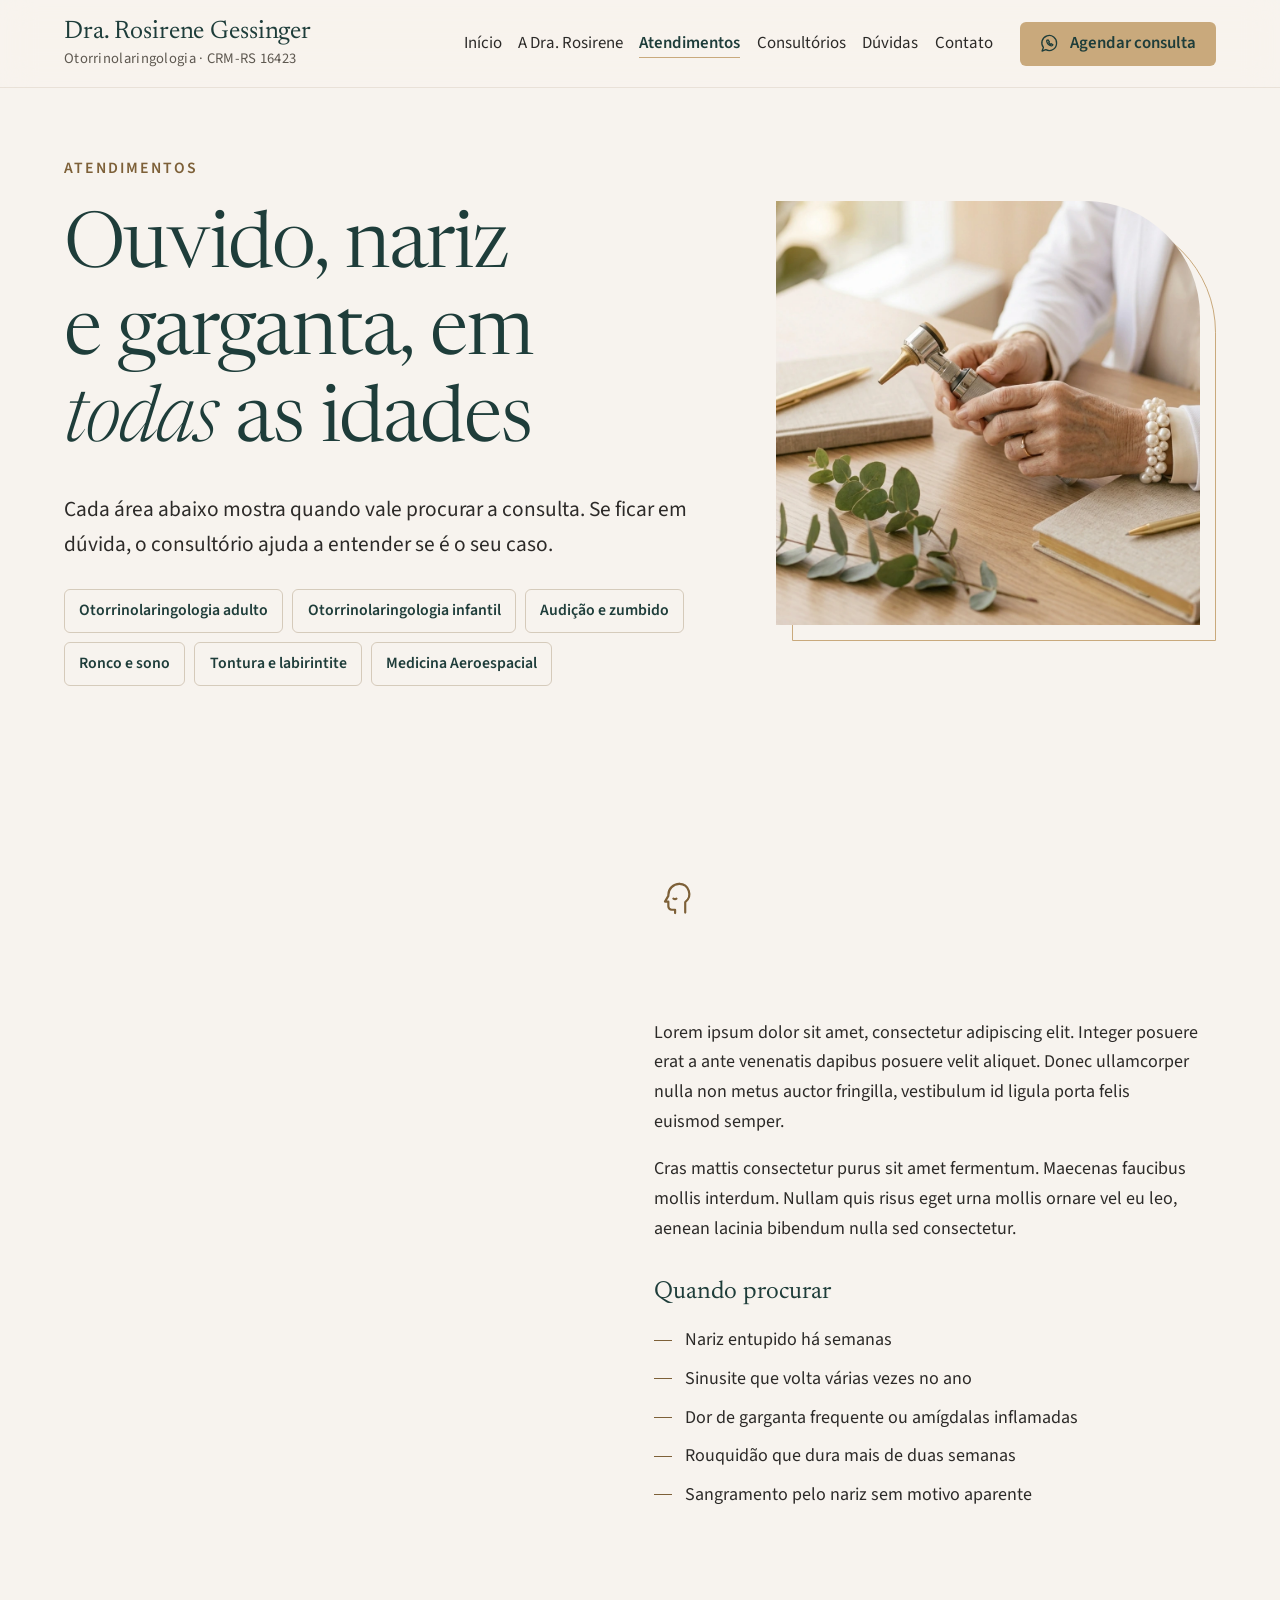
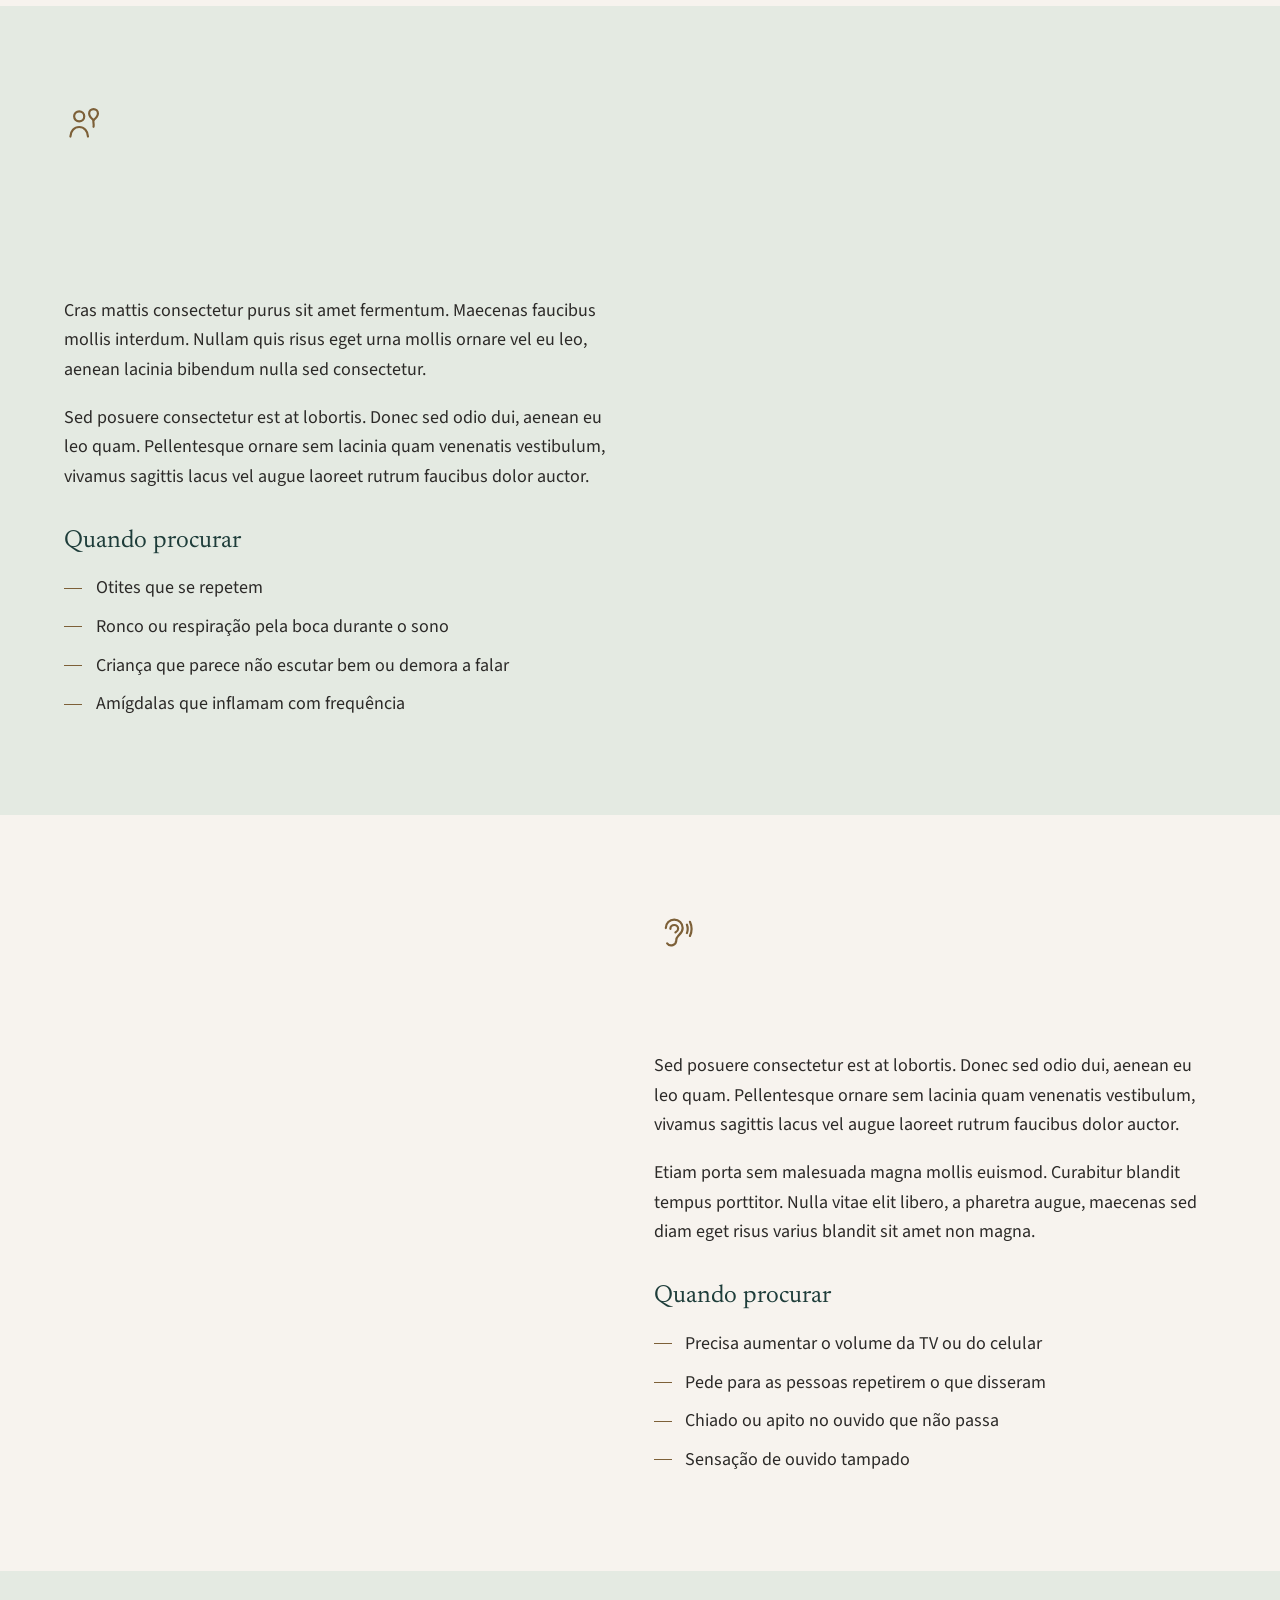
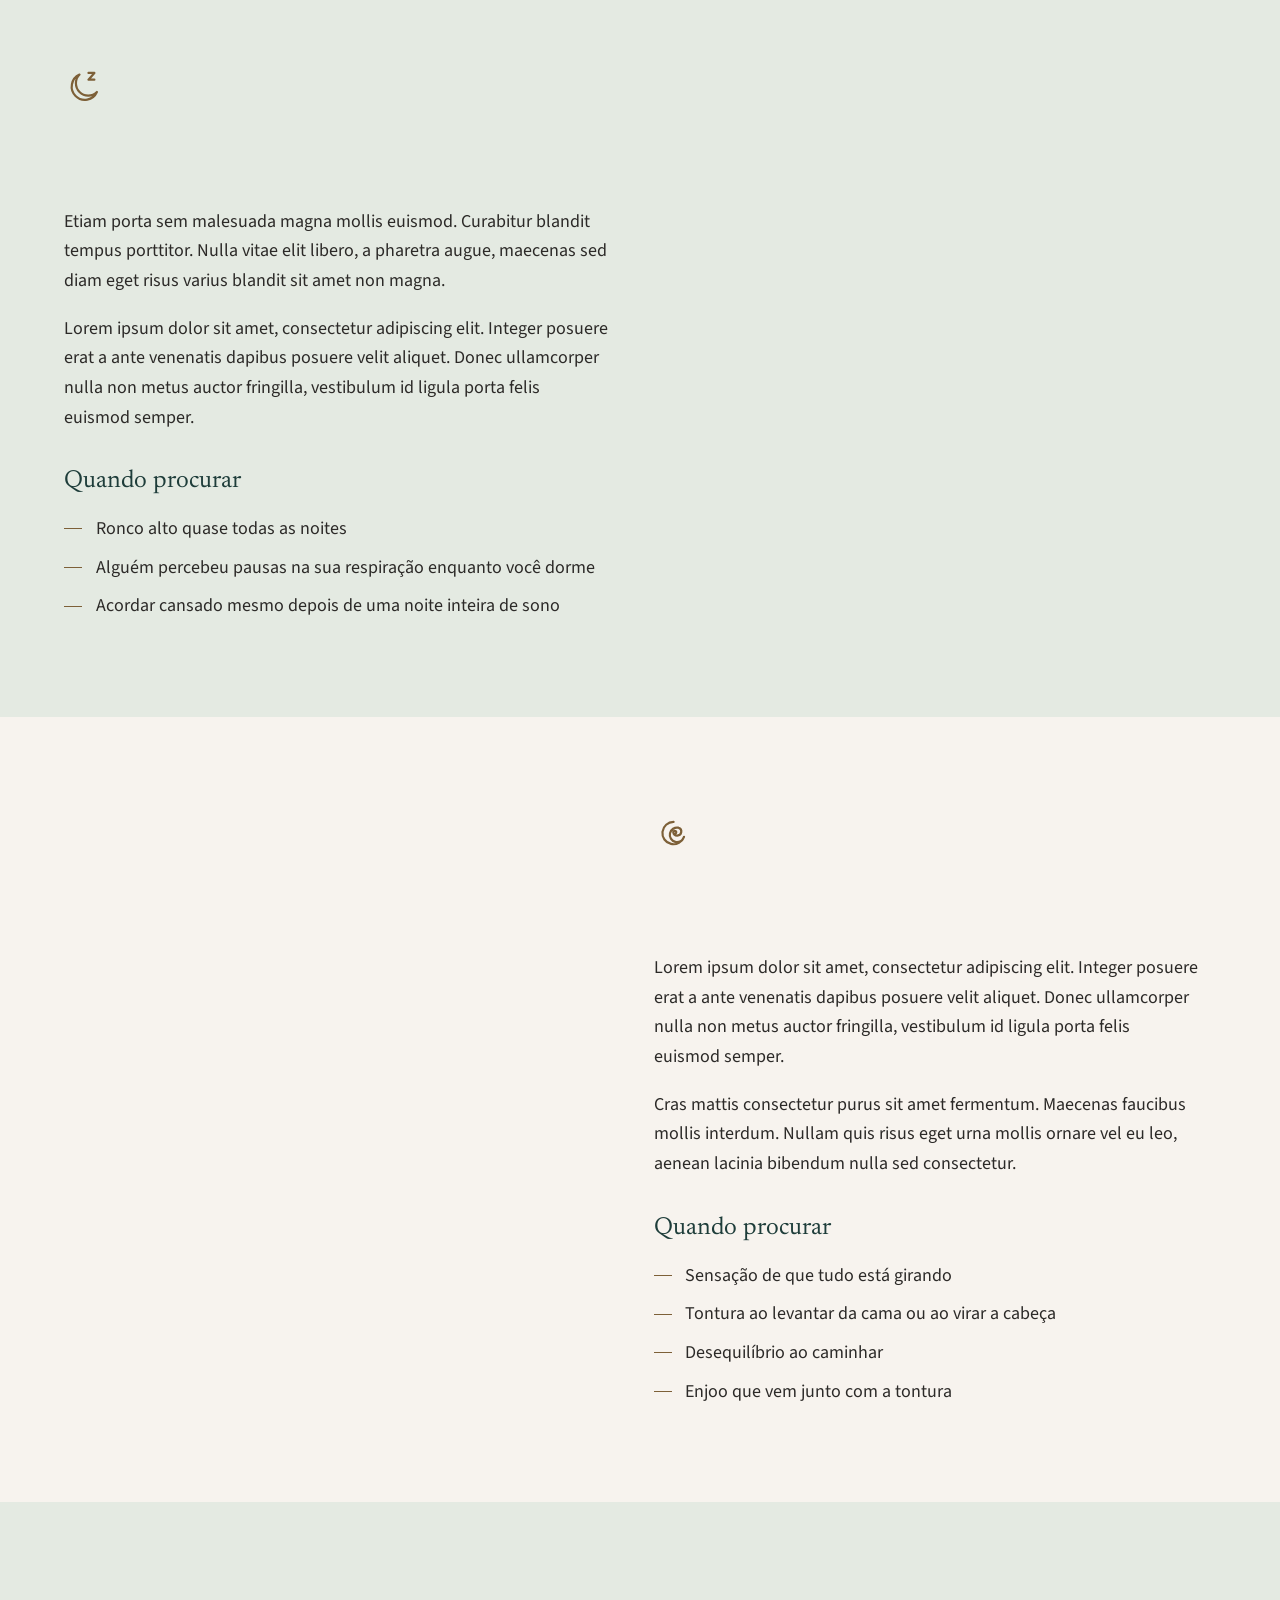
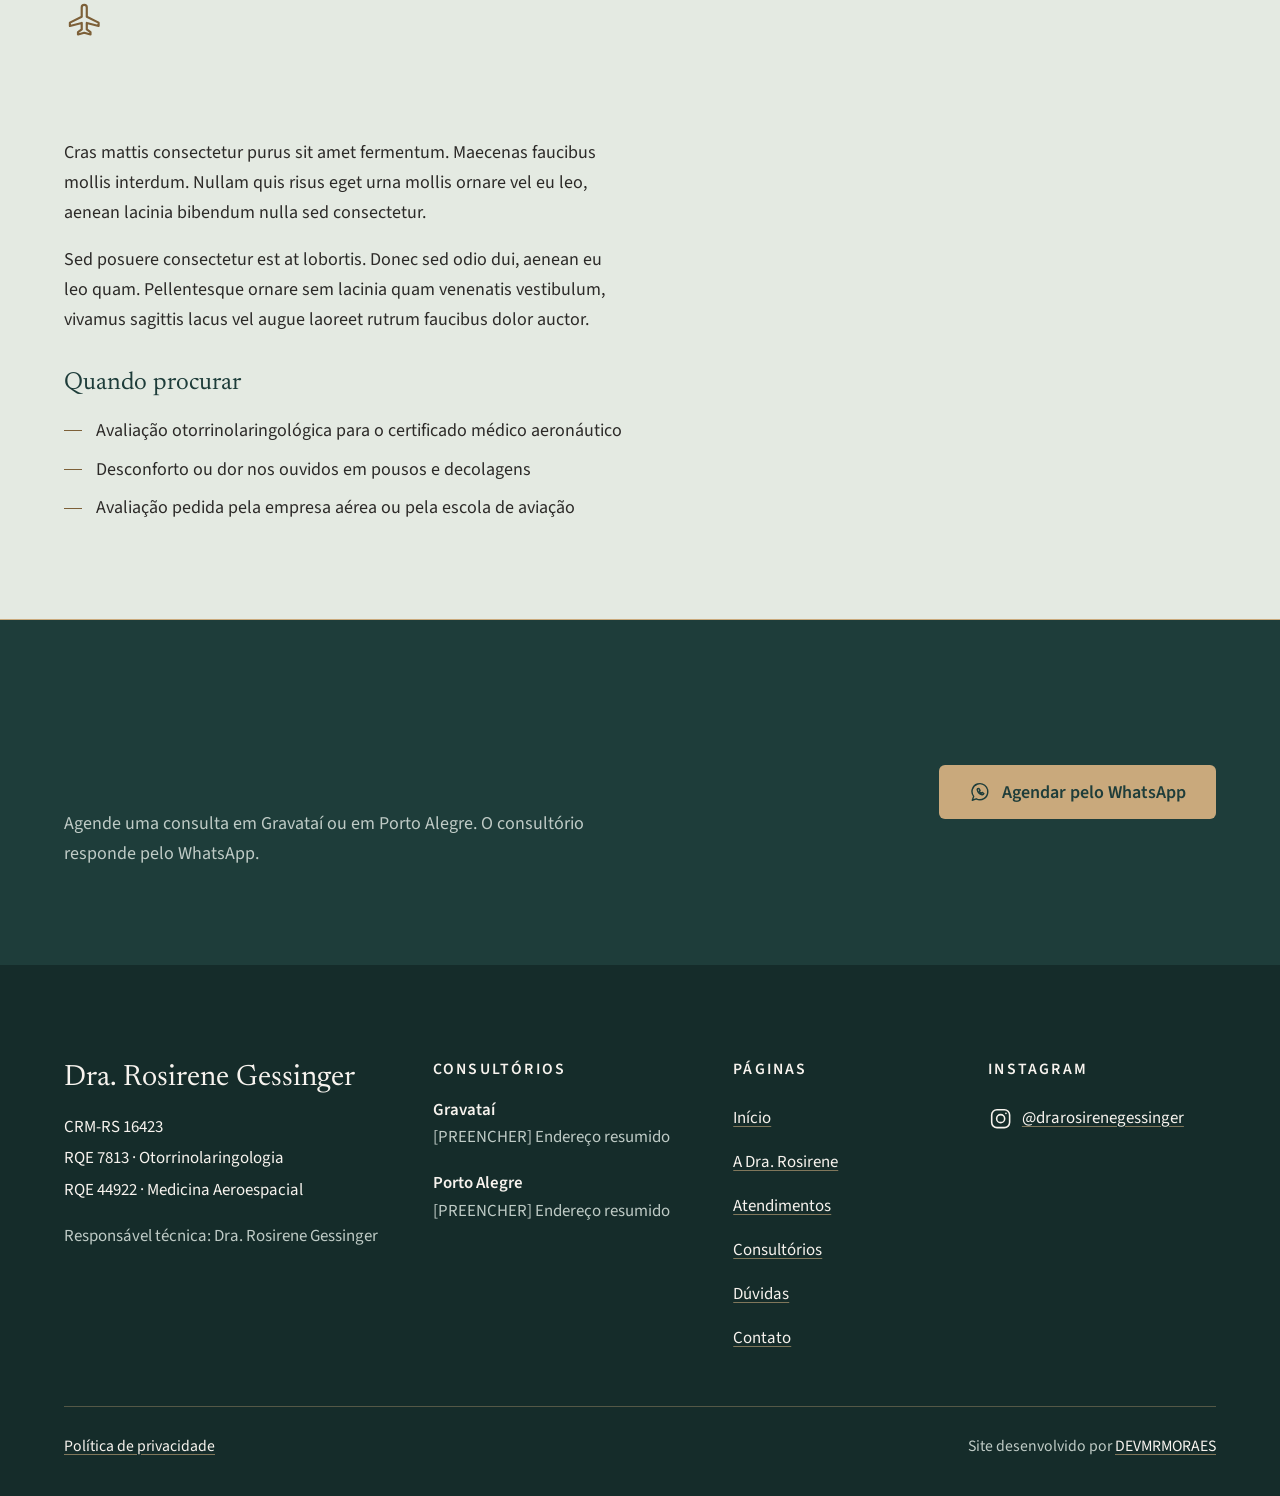
==== atendimentos.html @ b52b4150 "fase 3: sobre, atendimentos e política de privacidade Co-Authored-By: Claude Opus 5.5 <noreply@anthr" ====
<!doctype html>
<html lang="pt-BR">
<head>
  <meta charset="utf-8">
  <meta name="viewport" content="width=device-width, initial-scale=1">
  <title>Atendimentos em otorrino | Dra. Rosirene Gessinger</title>
  <meta name="description" content="Otorrinolaringologia adulto e infantil, audição e zumbido, ronco e sono, tontura e labirintite e Medicina Aeroespacial, em Gravataí e Porto Alegre.">
  <link rel="canonical" href="https://[PREENCHER-DOMINIO]/atendimentos.html">
  <meta name="theme-color" content="#1E3D3A">

  <meta property="og:type" content="website">
  <meta property="og:locale" content="pt_BR">
  <meta property="og:site_name" content="Dra. Rosirene Gessinger">
  <meta property="og:title" content="Atendimentos em otorrino | Dra. Rosirene Gessinger">
  <meta property="og:description" content="Otorrinolaringologia adulto e infantil, audição e zumbido, ronco e sono, tontura e labirintite e Medicina Aeroespacial, em Gravataí e Porto Alegre.">
  <meta property="og:url" content="https://[PREENCHER-DOMINIO]/atendimentos.html">
  <meta property="og:image" content="https://[PREENCHER-DOMINIO]/assets/img/og-image.jpg">
  <meta property="og:image:width" content="1424">
  <meta property="og:image:height" content="752">
  <meta name="twitter:card" content="summary_large_image">

  <link rel="icon" href="assets/img/favicon.svg" type="image/svg+xml">

  <link rel="preconnect" href="https://fonts.googleapis.com">
  <link rel="preconnect" href="https://fonts.gstatic.com" crossorigin>
  <link rel="stylesheet" href="https://fonts.googleapis.com/css2?family=Newsreader:ital,opsz,wght@0,6..72,300..500;1,6..72,300..500&family=Source+Sans+3:wght@400;600&display=swap">

  <link rel="stylesheet" href="assets/css/tokens.css">
  <link rel="stylesheet" href="assets/css/base.css">
  <link rel="stylesheet" href="assets/css/components.css">
  <link rel="stylesheet" href="assets/css/pages.css">

  <script>document.documentElement.classList.add('js');</script>
  <script src="assets/js/main.js" defer></script>
  <script src="assets/js/effects.js" defer></script>
</head>
<body>
  <svg xmlns="http://www.w3.org/2000/svg" hidden>
    <symbol id="i-whatsapp" viewBox="0 0 24 24"><path d="M20 11.6a8.4 8.4 0 0 1-12.3 7.4L3.5 20.5l1.5-4.1A8.4 8.4 0 1 1 20 11.6Z"/><path d="M9.3 8.1c-.4.3-.6.9-.5 1.4.5 2.4 2.7 4.6 5.1 5.1.5.1 1.1-.1 1.4-.5l.5-.6-1.8-1.3-.9.7a3.8 3.8 0 0 1-2-2l.7-.9L10.5 8Z"/></symbol>
    <symbol id="i-arrow" viewBox="0 0 24 24"><path d="M4.5 12h15M13.5 6l6 6-6 6"/></symbol>
    <symbol id="i-arrow-up" viewBox="0 0 24 24"><path d="M12 19.5v-15M6 10.5l6-6 6 6"/></symbol>
    <symbol id="i-menu" viewBox="0 0 24 24"><path d="M3.5 8.5h17M3.5 15.5h17"/></symbol>
    <symbol id="i-close" viewBox="0 0 24 24"><path d="M6 6l12 12M18 6 6 18"/></symbol>
    <symbol id="i-plus" viewBox="0 0 24 24"><path d="M12 5v14M5 12h14"/></symbol>
    <symbol id="i-pin" viewBox="0 0 24 24"><path d="M12 21s-6.5-5.8-6.5-11A6.5 6.5 0 0 1 18.5 10c0 5.2-6.5 11-6.5 11Z"/><circle cx="12" cy="10" r="2.3"/></symbol>
    <symbol id="i-clock" viewBox="0 0 24 24"><circle cx="12" cy="12" r="8.5"/><path d="M12 7.5V12l3 2"/></symbol>
    <symbol id="i-phone" viewBox="0 0 24 24"><path d="M6 3.8h3l1.5 4-2 1.4a11 11 0 0 0 6.3 6.3l1.4-2 4 1.5v3a2 2 0 0 1-2.2 2A16.5 16.5 0 0 1 4 6a2 2 0 0 1 2-2.2Z"/></symbol>
    <symbol id="i-mail" viewBox="0 0 24 24"><rect x="3.5" y="5.5" width="17" height="13" rx="2"/><path d="m4 7 8 6 8-6"/></symbol>
    <symbol id="i-instagram" viewBox="0 0 24 24"><rect x="3.5" y="3.5" width="17" height="17" rx="5"/><circle cx="12" cy="12" r="3.8"/><path d="M17 7h.01"/></symbol>
    <symbol id="i-id" viewBox="0 0 24 24"><rect x="3" y="5.5" width="18" height="13" rx="2"/><circle cx="9" cy="11" r="2"/><path d="M6.2 15.5c.6-1.2 1.6-1.8 2.8-1.8s2.2.6 2.8 1.8M14.5 10h3.5M14.5 13h3.5"/></symbol>
    <symbol id="i-seal" viewBox="0 0 24 24"><circle cx="12" cy="9" r="5.5"/><circle cx="12" cy="9" r="2.5"/><path d="m8.5 13.3-1.3 7.2 4.8-2.4 4.8 2.4-1.3-7.2"/></symbol>
    <symbol id="i-plane" viewBox="0 0 24 24"><path d="M10.5 10.5V5a1.5 1.5 0 0 1 3 0v5.5l7 3.5v2l-7-1.8v3.8l2.2 1.6V21L12 20l-3.7 1v-1.4l2.2-1.6v-3.8l-7 1.8v-2Z"/></symbol>
    <symbol id="i-adult" viewBox="0 0 24 24"><path d="M15 3.5a6.5 6.5 0 0 0-6.5 6.5v.6L6.5 14h2v2.8a2 2 0 0 0 2 2h2v2"/><path d="M15 3.5a6 6 0 0 1 3.5 10.8v6.2"/><path d="M11.5 12.2c.6.4 1.3.4 1.8 0"/></symbol>
    <symbol id="i-child" viewBox="0 0 24 24"><circle cx="9" cy="8.5" r="3"/><path d="M3.8 20.5c0-3.2 2.3-5.7 5.2-5.7s5.2 2.5 5.2 5.7"/><path d="M17.5 4.2a2.6 2.6 0 0 1 2.6 2.6c0 1.9-2.6 3.9-2.6 3.9s-2.6-2-2.6-3.9a2.6 2.6 0 0 1 2.6-2.6Z"/><path d="M17.5 10.7c-.4 1.4.4 2.6 0 4"/></symbol>
    <symbol id="i-ear" viewBox="0 0 24 24"><path d="M7 9.5a5 5 0 0 1 10 0c0 2.6-1.7 3.7-2.7 4.7-.8.8-1.1 1.6-1.1 2.6a3 3 0 0 1-5.4 1.8"/><path d="M9.7 10a2.3 2.3 0 0 1 4.6 0c0 1.1-.9 1.6-1.6 2.1"/><path d="M19.5 7.5a7 7 0 0 1 0 5M21.3 5.8a10 10 0 0 1 0 8.4"/></symbol>
    <symbol id="i-moon" viewBox="0 0 24 24"><path d="M19.5 14.8A7.8 7.8 0 1 1 9.2 4.5a6.3 6.3 0 0 0 10.3 10.3Z"/><path d="M14.5 3.5h3.5l-3.5 4h3.5"/></symbol>
    <symbol id="i-spiral" viewBox="0 0 24 24"><path d="M12.6 12.3a.9.9 0 1 0-1.2-1 2.4 2.4 0 1 0 3.1-2.6 4.3 4.3 0 1 0 3.3 5.4 6.6 6.6 0 1 1-6.2-8.8"/></symbol>
    <symbol id="i-check" viewBox="0 0 24 24"><path d="m5 12.5 4.5 4.5L19 7.5"/></symbol>
  </svg>

  <a class="skip-link" href="#conteudo">Pular para o conteúdo</a>

  <!-- [PREENCHER] Número do WhatsApp: troque "55DDDNUMERO" em todos os links (DDI 55 + DDD + número, só algarismos). -->
  <header class="site-header" data-header>
    <div class="container site-header__inner">
      <a class="brand" href="index.html">
        <span class="brand__name">Dra. Rosirene Gessinger</span>
        <span class="brand__meta"><span>Otorrinolaringologia</span><span class="brand__sep"> · </span><span>CRM-RS 16423</span></span>
      </a>

      <nav class="site-nav" aria-label="Principal">
        <ul class="site-nav__list">
          <li><a class="site-nav__link" href="index.html">Início</a></li>
          <li><a class="site-nav__link" href="sobre.html">A Dra. Rosirene</a></li>
          <li><a class="site-nav__link" href="atendimentos.html" aria-current="page">Atendimentos</a></li>
          <li><a class="site-nav__link" href="index.html#consultorios">Consultórios</a></li>
          <li><a class="site-nav__link" href="index.html#duvidas">Dúvidas</a></li>
          <li><a class="site-nav__link" href="index.html#contato">Contato</a></li>
        </ul>
      </nav>

      <a class="btn btn--primary btn--sm site-header__cta" href="https://wa.me/55DDDNUMERO?text=Ol%C3%A1!%20Vim%20pelo%20site%20da%20Dra.%20Rosirene%20e%20gostaria%20de%20agendar%20uma%20consulta." target="_blank" rel="noopener">
        <svg class="icon" aria-hidden="true"><use href="#i-whatsapp"/></svg>
        Agendar consulta
        <span class="visually-hidden">(abre o WhatsApp)</span>
      </a>

      <button class="menu-toggle" type="button" aria-expanded="false" aria-controls="menu-mobile" data-menu-open>
        <svg class="icon" aria-hidden="true"><use href="#i-menu"/></svg>
        <span class="menu-toggle__label">Menu</span>
      </button>
    </div>
  </header>

  <div class="mobile-menu" id="menu-mobile" role="dialog" aria-modal="true" aria-label="Menu" data-menu hidden>
    <div class="mobile-menu__overlay" data-menu-close></div>
    <div class="mobile-menu__panel glass">
      <button class="mobile-menu__close" type="button" data-menu-close>
        <svg class="icon" aria-hidden="true"><use href="#i-close"/></svg>
        <span>Fechar</span>
      </button>
      <nav aria-label="Principal no celular">
        <ul class="mobile-menu__list">
          <li><a href="index.html">Início</a></li>
          <li><a href="sobre.html">A Dra. Rosirene</a></li>
          <li><a href="atendimentos.html" aria-current="page">Atendimentos</a></li>
          <li><a href="index.html#consultorios">Consultórios</a></li>
          <li><a href="index.html#duvidas">Dúvidas</a></li>
          <li><a href="index.html#contato">Contato</a></li>
        </ul>
      </nav>
      <a class="btn btn--primary mobile-menu__cta" href="https://wa.me/55DDDNUMERO?text=Ol%C3%A1!%20Vim%20pelo%20site%20da%20Dra.%20Rosirene%20e%20gostaria%20de%20agendar%20uma%20consulta." target="_blank" rel="noopener">
        <svg class="icon" aria-hidden="true"><use href="#i-whatsapp"/></svg>
        Agendar consulta
        <span class="visually-hidden">(abre o WhatsApp)</span>
      </a>
      <p class="mobile-menu__creds">CRM-RS 16423 · RQE 7813 · RQE 44922</p>
    </div>
  </div>

  <main id="conteudo">
    <section class="page-hero" data-hero aria-labelledby="page-titulo">
      <div class="container page-hero__grid">
        <div class="page-hero__text">
          <p class="eyebrow">Atendimentos</p>
          <h1 id="page-titulo">Ouvido, nariz e garganta, em <em>todas</em> as idades</h1>
          <p class="lead">Cada área abaixo mostra quando vale procurar a consulta. Se ficar em dúvida, o consultório ajuda a entender se é o seu caso.</p>
          <nav class="area-index" aria-label="Áreas de atendimento">
            <ul>
              <li><a href="#adulto">Otorrinolaringologia adulto</a></li>
              <li><a href="#infantil">Otorrinolaringologia infantil</a></li>
              <li><a href="#audicao">Audição e zumbido</a></li>
              <li><a href="#ronco">Ronco e sono</a></li>
              <li><a href="#tontura">Tontura e labirintite</a></li>
              <li><a href="#aeroespacial">Medicina Aeroespacial</a></li>
            </ul>
          </nav>
        </div>
        <div class="page-hero__visual">
          <!-- instagram-2.webp / .jpg · 1024×1024 -->
          <figure class="page-hero__photo page-hero__photo--square media">
            <picture>
              <source srcset="assets/img/instagram-2.webp" type="image/webp">
              <img src="assets/img/instagram-2.jpg" alt="Mãos da Dra. Rosirene segurando um otoscópio sobre a mesa, ao lado de ramos de eucalipto" width="1024" height="1024" fetchpriority="high" decoding="async">
            </picture>
          </figure>
        </div>
      </div>
    </section>

    <section class="area" id="adulto" aria-labelledby="adulto-titulo">
      <div class="container area__grid">
        <!-- consultorio-sala.webp / .jpg · 1312×816 -->
        <figure class="area__photo media reveal">
            <picture>
              <source srcset="assets/img/consultorio-sala.webp" type="image/webp">
              <img src="assets/img/consultorio-sala.jpg" alt="Sala de exames com cadeira reclinável, monitor e estante de madeira clara" width="1312" height="816" loading="lazy" decoding="async">
            </picture>
        </figure>
        <div class="area__text">
          <svg class="icon area__icon" aria-hidden="true"><use href="#i-adult"/></svg>
          <h2 id="adulto-titulo" class="reveal">Otorrinolaringologia adulto</h2>
          <p>Lorem ipsum dolor sit amet, consectetur adipiscing elit. Integer posuere erat a ante venenatis dapibus posuere velit aliquet. Donec ullamcorper nulla non metus auctor fringilla, vestibulum id ligula porta felis euismod semper.</p>
          <p>Cras mattis consectetur purus sit amet fermentum. Maecenas faucibus mollis interdum. Nullam quis risus eget urna mollis ornare vel eu leo, aenean lacinia bibendum nulla sed consectetur.</p>
          <h3 class="area__when">Quando procurar</h3>
          <ul class="checklist">
            <li>Nariz entupido há semanas</li>
            <li>Sinusite que volta várias vezes no ano</li>
            <li>Dor de garganta frequente ou amígdalas inflamadas</li>
            <li>Rouquidão que dura mais de duas semanas</li>
            <li>Sangramento pelo nariz sem motivo aparente</li>
          </ul>
        </div>
      </div>
    </section>

    <section class="area area--reverse area--sage" id="infantil" aria-labelledby="infantil-titulo">
      <div class="container area__grid">
        <!-- consulta-crianca.webp / .jpg · 1312×816 -->
        <figure class="area__photo media reveal">
            <picture>
              <source srcset="assets/img/consulta-crianca.webp" type="image/webp">
              <img src="assets/img/consulta-crianca.jpg" alt="Dra. Rosirene examina com o otoscópio uma menina sentada na maca, com a mãe ao lado" width="1312" height="816" loading="lazy" decoding="async">
            </picture>
        </figure>
        <div class="area__text">
          <svg class="icon area__icon" aria-hidden="true"><use href="#i-child"/></svg>
          <h2 id="infantil-titulo" class="reveal">Otorrinolaringologia infantil</h2>
          <p>Cras mattis consectetur purus sit amet fermentum. Maecenas faucibus mollis interdum. Nullam quis risus eget urna mollis ornare vel eu leo, aenean lacinia bibendum nulla sed consectetur.</p>
          <p>Sed posuere consectetur est at lobortis. Donec sed odio dui, aenean eu leo quam. Pellentesque ornare sem lacinia quam venenatis vestibulum, vivamus sagittis lacus vel augue laoreet rutrum faucibus dolor auctor.</p>
          <h3 class="area__when">Quando procurar</h3>
          <ul class="checklist">
            <li>Otites que se repetem</li>
            <li>Ronco ou respiração pela boca durante o sono</li>
            <li>Criança que parece não escutar bem ou demora a falar</li>
            <li>Amígdalas que inflamam com frequência</li>
          </ul>
        </div>
      </div>
    </section>

    <section class="area" id="audicao" aria-labelledby="audicao-titulo">
      <div class="container area__grid">
        <!-- consulta-atendimento.webp / .jpg · 1312×816 -->
        <figure class="area__photo media reveal">
            <picture>
              <source srcset="assets/img/consulta-atendimento.webp" type="image/webp">
              <img src="assets/img/consulta-atendimento.jpg" alt="Dra. Rosirene examina com o otoscópio o ouvido de um senhor sentado" width="1312" height="816" loading="lazy" decoding="async">
            </picture>
        </figure>
        <div class="area__text">
          <svg class="icon area__icon" aria-hidden="true"><use href="#i-ear"/></svg>
          <h2 id="audicao-titulo" class="reveal">Audição e zumbido</h2>
          <p>Sed posuere consectetur est at lobortis. Donec sed odio dui, aenean eu leo quam. Pellentesque ornare sem lacinia quam venenatis vestibulum, vivamus sagittis lacus vel augue laoreet rutrum faucibus dolor auctor.</p>
          <p>Etiam porta sem malesuada magna mollis euismod. Curabitur blandit tempus porttitor. Nulla vitae elit libero, a pharetra augue, maecenas sed diam eget risus varius blandit sit amet non magna.</p>
          <h3 class="area__when">Quando procurar</h3>
          <ul class="checklist">
            <li>Precisa aumentar o volume da TV ou do celular</li>
            <li>Pede para as pessoas repetirem o que disseram</li>
            <li>Chiado ou apito no ouvido que não passa</li>
            <li>Sensação de ouvido tampado</li>
          </ul>
        </div>
      </div>
    </section>

    <section class="area area--reverse area--sage" id="ronco" aria-labelledby="ronco-titulo">
      <div class="container area__grid">
        <!-- instagram-1.webp / .jpg · 1024×1024 -->
        <figure class="area__photo media reveal">
            <picture>
              <source srcset="assets/img/instagram-1.webp" type="image/webp">
              <img src="assets/img/instagram-1.jpg" alt="Dra. Rosirene segurando uma xícara, perto da janela, com luz da manhã" width="1024" height="1024" loading="lazy" decoding="async">
            </picture>
        </figure>
        <div class="area__text">
          <svg class="icon area__icon" aria-hidden="true"><use href="#i-moon"/></svg>
          <h2 id="ronco-titulo" class="reveal">Ronco e sono</h2>
          <p>Etiam porta sem malesuada magna mollis euismod. Curabitur blandit tempus porttitor. Nulla vitae elit libero, a pharetra augue, maecenas sed diam eget risus varius blandit sit amet non magna.</p>
          <p>Lorem ipsum dolor sit amet, consectetur adipiscing elit. Integer posuere erat a ante venenatis dapibus posuere velit aliquet. Donec ullamcorper nulla non metus auctor fringilla, vestibulum id ligula porta felis euismod semper.</p>
          <h3 class="area__when">Quando procurar</h3>
          <ul class="checklist">
            <li>Ronco alto quase todas as noites</li>
            <li>Alguém percebeu pausas na sua respiração enquanto você dorme</li>
            <li>Acordar cansado mesmo depois de uma noite inteira de sono</li>
          </ul>
        </div>
      </div>
    </section>

    <section class="area" id="tontura" aria-labelledby="tontura-titulo">
      <div class="container area__grid">
        <!-- instagram-4.webp / .jpg · 1024×1024 -->
        <figure class="area__photo media reveal">
            <picture>
              <source srcset="assets/img/instagram-4.webp" type="image/webp">
              <img src="assets/img/instagram-4.jpg" alt="Dra. Rosirene caminhando no corredor da clínica com uma colega da equipe" width="1024" height="1024" loading="lazy" decoding="async">
            </picture>
        </figure>
        <div class="area__text">
          <svg class="icon area__icon" aria-hidden="true"><use href="#i-spiral"/></svg>
          <h2 id="tontura-titulo" class="reveal">Tontura e labirintite</h2>
          <p>Lorem ipsum dolor sit amet, consectetur adipiscing elit. Integer posuere erat a ante venenatis dapibus posuere velit aliquet. Donec ullamcorper nulla non metus auctor fringilla, vestibulum id ligula porta felis euismod semper.</p>
          <p>Cras mattis consectetur purus sit amet fermentum. Maecenas faucibus mollis interdum. Nullam quis risus eget urna mollis ornare vel eu leo, aenean lacinia bibendum nulla sed consectetur.</p>
          <h3 class="area__when">Quando procurar</h3>
          <ul class="checklist">
            <li>Sensação de que tudo está girando</li>
            <li>Tontura ao levantar da cama ou ao virar a cabeça</li>
            <li>Desequilíbrio ao caminhar</li>
            <li>Enjoo que vem junto com a tontura</li>
          </ul>
        </div>
      </div>
    </section>

    <section class="area area--reverse area--sage" id="aeroespacial" aria-labelledby="aeroespacial-titulo">
      <div class="container area__grid">
        <!-- aeroespacial.webp / .jpg · 1312×816 -->
        <figure class="area__photo media reveal">
            <picture>
              <source srcset="assets/img/aeroespacial.webp" type="image/webp">
              <img src="assets/img/aeroespacial.jpg" alt="Dra. Rosirene conversa com um piloto de uniforme à mesa do consultório, com um audiograma na tela do tablet" width="1312" height="816" loading="lazy" decoding="async">
            </picture>
        </figure>
        <div class="area__text">
          <svg class="icon area__icon" aria-hidden="true"><use href="#i-plane"/></svg>
          <h2 id="aeroespacial-titulo" class="reveal">Medicina Aeroespacial</h2>
          <p>Cras mattis consectetur purus sit amet fermentum. Maecenas faucibus mollis interdum. Nullam quis risus eget urna mollis ornare vel eu leo, aenean lacinia bibendum nulla sed consectetur.</p>
          <p>Sed posuere consectetur est at lobortis. Donec sed odio dui, aenean eu leo quam. Pellentesque ornare sem lacinia quam venenatis vestibulum, vivamus sagittis lacus vel augue laoreet rutrum faucibus dolor auctor.</p>
          <h3 class="area__when">Quando procurar</h3>
          <ul class="checklist">
            <li>Avaliação otorrinolaringológica para o certificado médico aeronáutico</li>
            <li>Desconforto ou dor nos ouvidos em pousos e decolagens</li>
            <li>Avaliação pedida pela empresa aérea ou pela escola de aviação</li>
          </ul>
        </div>
      </div>
    </section>

    <section class="cta-final on-dark" aria-labelledby="cta-titulo">
      <div class="container cta-final__inner">
        <div class="cta-final__text">
          <h2 id="cta-titulo" class="reveal">Reconheceu alguma dessas situações?</h2>
          <p class="muted">Agende uma consulta em Gravataí ou em Porto Alegre. O consultório responde pelo WhatsApp.</p>
        </div>
        <div class="cta-final__actions">
          <a class="btn btn--primary btn--lg" href="https://wa.me/55DDDNUMERO?text=Ol%C3%A1!%20Vim%20pelo%20site%20da%20Dra.%20Rosirene%20e%20gostaria%20de%20agendar%20uma%20consulta." target="_blank" rel="noopener">
            <svg class="icon" aria-hidden="true"><use href="#i-whatsapp"/></svg>
            Agendar pelo WhatsApp
            <span class="visually-hidden">(abre o WhatsApp)</span>
          </a>
        </div>
      </div>
    </section>
  </main>

  <footer class="site-footer on-dark">
    <div class="container site-footer__grid">
      <div class="site-footer__id">
        <p class="site-footer__name">Dra. Rosirene Gessinger</p>
        <ul class="site-footer__creds">
          <li>CRM-RS 16423</li>
          <li>RQE 7813 · Otorrinolaringologia</li>
          <li>RQE 44922 · Medicina Aeroespacial</li>
        </ul>
        <p class="site-footer__tech">Responsável técnica: Dra. Rosirene Gessinger</p>
      </div>
      <div class="site-footer__places">
        <h2 class="site-footer__title">Consultórios</h2>
        <p><strong>Gravataí</strong><br>[PREENCHER] Endereço resumido</p>
        <p><strong>Porto Alegre</strong><br>[PREENCHER] Endereço resumido</p>
      </div>
      <nav class="site-footer__nav" aria-label="Rodapé">
        <h2 class="site-footer__title">Páginas</h2>
        <ul>
          <li><a href="index.html">Início</a></li>
          <li><a href="sobre.html">A Dra. Rosirene</a></li>
          <li><a href="atendimentos.html">Atendimentos</a></li>
          <li><a href="index.html#consultorios">Consultórios</a></li>
          <li><a href="index.html#duvidas">Dúvidas</a></li>
          <li><a href="index.html#contato">Contato</a></li>
        </ul>
      </nav>
      <div class="site-footer__social">
        <h2 class="site-footer__title">Instagram</h2>
        <a href="https://www.instagram.com/drarosirenegessinger/" target="_blank" rel="noopener">
          <svg class="icon" aria-hidden="true"><use href="#i-instagram"/></svg>
          @drarosirenegessinger
          <span class="visually-hidden">(abre o Instagram)</span>
        </a>
      </div>
    </div>
    <div class="container site-footer__bottom">
      <a href="politica-de-privacidade.html">Política de privacidade</a>
      <p>Site desenvolvido por <a href="https://www.devmrmoraes.com.br" target="_blank" rel="noopener">DEVMRMORAES</a></p>
    </div>
  </footer>

  <a class="whats-float" href="https://wa.me/55DDDNUMERO?text=Ol%C3%A1!%20Vim%20pelo%20site%20da%20Dra.%20Rosirene%20e%20gostaria%20de%20agendar%20uma%20consulta." target="_blank" rel="noopener" data-whats-float>
    <svg class="icon" aria-hidden="true"><use href="#i-whatsapp"/></svg>
    <span class="whats-float__label">Agendar</span>
    <span class="visually-hidden">consulta pelo WhatsApp</span>
  </a>
  <button class="to-top" type="button" data-to-top>
    <svg class="icon" aria-hidden="true"><use href="#i-arrow-up"/></svg>
    <span class="visually-hidden">Voltar ao topo</span>
  </button>
</body>
</html>
---- assets/css/tokens.css ----
:root {
  /* Cores. Contraste calculado em docs/spec.md. */
  --petrol: #1E3D3A;
  --petrol-deep: #152C2A;
  --linen: #F7F3EE;
  --linen-soft: #FBF9F6;
  --sage: #E4EAE2;
  --sage-deep: #B9C6B6;
  --champagne: #C9A97C;
  --champagne-light: #D6BB93;
  --champagne-ink: #7D6038;
  --ink: #2C2A28;
  --ink-soft: #5E5850;
  --on-dark: #F7F3EE;
  --on-dark-soft: #BFCBC6;
  --line: rgba(125, 96, 56, 0.28);
  --line-strong: #C9A97C;

  /* Vidro */
  --glass-bg: rgba(247, 243, 238, 0.65);
  --glass-bg-solid: rgba(247, 243, 238, 0.96);
  /* Vidro com texto de leitura: opacidade maior para manter contraste AA sobre foto escura. */
  --glass-bg-strong: rgba(247, 243, 238, 0.86);
  --glass-border: rgba(255, 255, 255, 0.5);
  --glass-blur: blur(16px) saturate(140%);

  --shadow-warm: 0 8px 32px rgba(60, 40, 20, 0.08);

  /* Tipografia */
  --font-serif: "Newsreader", Georgia, "Times New Roman", serif;
  --font-sans: "Source Sans 3", system-ui, -apple-system, "Segoe UI", sans-serif;

  --fs-small: 0.875rem;
  --fs-body: 1rem;
  --fs-lead: 1.1875rem;
  --fs-h4: clamp(1.25rem, 1.18rem + 0.3vw, 1.375rem);
  --fs-h3: clamp(1.5rem, 1.32rem + 0.75vw, 1.875rem);
  --fs-h2: clamp(2rem, 1.5rem + 2.2vw, 3.25rem);
  --fs-display: clamp(2.5rem, 1.6rem + 3.8vw, 4.5rem);
  --fs-number: clamp(2.5rem, 2rem + 2vw, 3.5rem);

  --lh-body: 1.65;
  --lh-title: 1.12;
  --measure: 62ch;

  /* Espaço */
  --space-1: 0.5rem;
  --space-2: 1rem;
  --space-3: 1.5rem;
  --space-4: 2.5rem;
  --space-5: 4rem;
  --section-s: clamp(3.5rem, 2.5rem + 4vw, 5.5rem);
  --section-m: clamp(4.5rem, 3rem + 6vw, 8rem);
  --section-l: clamp(5.5rem, 3.5rem + 8vw, 10rem);

  /* Layout */
  --container: 1240px;
  --gutter: clamp(20px, 5vw, 64px);

  /* Forma */
  --radius-curve: clamp(56px, 9vw, 140px);
  --radius-card: 28px;
  --radius-control: 6px;

  /* Movimento */
  --ease-out: cubic-bezier(0.22, 1, 0.36, 1);
  --dur-fast: 250ms;
  --dur-reveal: 700ms;

  --header-h: 88px;
  --header-h-compact: 68px;
}

@media (max-width: 767px) {
  :root {
    --header-h: 72px;
    --header-h-compact: 64px;
  }
}
---- assets/css/base.css ----
*,
*::before,
*::after {
  box-sizing: border-box;
}

html {
  font-size: 106.25%; /* 17px */
  -webkit-text-size-adjust: 100%;
  text-size-adjust: 100%;
  scroll-padding-top: calc(var(--header-h-compact) + 16px);
}

@media (min-width: 768px) {
  html {
    font-size: 112.5%; /* 18px */
  }
}

@media (prefers-reduced-motion: no-preference) {
  html {
    scroll-behavior: smooth;
  }
}

body {
  margin: 0;
  background-color: var(--linen);
  color: var(--ink);
  font-family: var(--font-sans);
  font-size: var(--fs-body);
  line-height: var(--lh-body);
  font-weight: 400;
  -webkit-font-smoothing: antialiased;
  text-rendering: optimizeLegibility;
}

body.is-locked {
  overflow: hidden;
}

h1,
h2,
h3,
h4,
p,
figure,
blockquote,
ul,
ol,
dl,
dd {
  margin: 0;
}

ul[class],
ol[class] {
  list-style: none;
  padding: 0;
}

[hidden] {
  display: none !important;
}

img,
picture,
svg,
iframe {
  display: block;
  max-width: 100%;
}

img {
  height: auto;
}

input,
button,
textarea,
select {
  font: inherit;
  color: inherit;
}

button {
  cursor: pointer;
}

a {
  color: inherit;
  text-decoration-thickness: 1px;
  text-underline-offset: 0.2em;
}

/* Tipografia */

h1,
h2,
h3,
h4 {
  font-family: var(--font-serif);
  font-weight: 400;
  line-height: var(--lh-title);
  color: var(--petrol);
  text-wrap: balance;
  font-optical-sizing: auto;
}

h1 {
  font-size: var(--fs-display);
  font-weight: 350;
  letter-spacing: -0.015em;
}

h2 {
  font-size: var(--fs-h2);
  letter-spacing: -0.01em;
}

h3 {
  font-size: var(--fs-h3);
}

h4 {
  font-size: var(--fs-h4);
}

h1 em,
h2 em,
h3 em {
  font-style: italic;
  font-weight: 300;
}

p {
  max-width: var(--measure);
  text-wrap: pretty;
}

strong {
  font-weight: 600;
}

::selection {
  background: var(--champagne-light);
  color: var(--petrol-deep);
}

/* Foco */

:focus-visible {
  outline: 2px solid var(--champagne-ink);
  outline-offset: 3px;
  border-radius: 2px;
}

.on-dark :focus-visible,
.site-footer :focus-visible {
  outline-color: var(--on-dark);
}

/* Utilitários */

.container {
  width: min(100% - 2 * var(--gutter), var(--container));
  margin-inline: auto;
}

.visually-hidden {
  position: absolute;
  width: 1px;
  height: 1px;
  padding: 0;
  margin: -1px;
  overflow: hidden;
  clip: rect(0 0 0 0);
  white-space: nowrap;
  border: 0;
}

.skip-link {
  position: absolute;
  top: 12px;
  left: 12px;
  z-index: 200;
  padding: 12px 20px;
  background: var(--petrol);
  color: var(--on-dark);
  border-radius: var(--radius-control);
  font-weight: 600;
  text-decoration: none;
  transform: translateY(-160%);
}

.skip-link:focus-visible {
  transform: none;
}

.eyebrow {
  display: block;
  margin-bottom: var(--space-2);
  font-family: var(--font-sans);
  font-size: var(--fs-small);
  font-weight: 600;
  letter-spacing: 0.14em;
  line-height: 1.4;
  text-transform: uppercase;
  color: var(--champagne-ink);
  max-width: none;
}

.lead {
  font-size: var(--fs-lead);
  line-height: 1.6;
}

.muted {
  color: var(--ink-soft);
}

.on-dark {
  color: var(--on-dark);
}

.on-dark h1,
.on-dark h2,
.on-dark h3,
.on-dark h4 {
  color: var(--on-dark);
}

.on-dark .eyebrow {
  color: var(--champagne);
}

.on-dark .muted {
  color: var(--on-dark-soft);
}

/* Moldura de imagem: o fundo aparece enquanto a foto carrega. */
.media {
  position: relative;
  overflow: hidden;
  background: linear-gradient(160deg, var(--sage) 0%, var(--sage-deep) 100%);
}

.media > picture {
  height: 100%;
}

.media img {
  width: 100%;
  height: 100%;
  object-fit: cover;
}

.icon {
  width: 1.5em;
  height: 1.5em;
  flex: none;
  fill: none;
  stroke: currentColor;
  stroke-width: 1.5;
  stroke-linecap: round;
  stroke-linejoin: round;
}

/* Reveal: só esconde quando o JS está ativo. */
@media (prefers-reduced-motion: no-preference) {
  .js .reveal {
    opacity: 0;
    transform: translateY(24px);
    transition:
      opacity var(--dur-reveal) var(--ease-out),
      transform var(--dur-reveal) var(--ease-out);
    transition-delay: var(--reveal-delay, 0ms);
  }

  .js .reveal.is-visible {
    opacity: 1;
    transform: none;
  }
}

@media (prefers-reduced-motion: reduce) {
  *,
  *::before,
  *::after {
    animation-duration: 0.01ms !important;
    animation-iteration-count: 1 !important;
    transition-duration: 0.01ms !important;
  }
}
---- assets/css/components.css ----
/* Vidro: só sobre foto ou cor. */
.glass {
  background: var(--glass-bg);
  -webkit-backdrop-filter: var(--glass-blur);
  backdrop-filter: var(--glass-blur);
  border: 1px solid var(--glass-border);
  box-shadow: var(--shadow-warm);
}

.glass--strong {
  background: var(--glass-bg-strong);
}

@supports not ((backdrop-filter: blur(1px)) or (-webkit-backdrop-filter: blur(1px))) {
  .glass,
  .glass--strong {
    background: var(--glass-bg-solid);
  }
}

/* Botões */

.btn {
  display: inline-flex;
  align-items: center;
  justify-content: center;
  gap: 0.6em;
  min-height: 48px;
  padding: 0.7em 1.4em;
  border: 1px solid transparent;
  border-radius: var(--radius-control);
  font-family: var(--font-sans);
  font-size: var(--fs-body);
  font-weight: 600;
  line-height: 1.2;
  text-align: center;
  text-decoration: none;
  transition:
    background-color var(--dur-fast) ease,
    border-color var(--dur-fast) ease,
    color var(--dur-fast) ease;
}

.btn .icon {
  width: 1.25em;
  height: 1.25em;
}

.btn--primary {
  background-color: var(--champagne);
  color: var(--petrol);
}

.btn--primary:hover {
  background-color: var(--champagne-light);
}

.btn--outline {
  border-color: var(--petrol);
  color: var(--petrol);
  background-color: transparent;
}

.btn--outline:hover {
  background-color: var(--petrol);
  color: var(--on-dark);
}

.on-dark .btn--outline {
  border-color: var(--on-dark);
  color: var(--on-dark);
}

.on-dark .btn--outline:hover {
  background-color: var(--on-dark);
  color: var(--petrol);
}

.btn--sm {
  min-height: 44px;
  padding: 0.5em 1.1em;
  font-size: 0.9375rem;
}

.btn--lg {
  min-height: 54px;
  padding: 0.8em 1.6em;
}

.link-arrow {
  display: inline-flex;
  align-items: center;
  gap: 0.5em;
  min-height: 44px;
  font-weight: 600;
  color: var(--champagne-ink);
  text-decoration: none;
  border-bottom: 1px solid var(--line-strong);
}

.link-arrow .icon {
  width: 1.2em;
  height: 1.2em;
  transition: transform var(--dur-fast) var(--ease-out);
}

.link-arrow:hover .icon {
  transform: translateX(4px);
}

.on-dark .link-arrow {
  color: var(--on-dark);
}

/* Header */

.site-header {
  position: fixed;
  inset: 0 0 auto;
  z-index: 100;
  height: var(--header-h);
  background: var(--glass-bg);
  -webkit-backdrop-filter: var(--glass-blur);
  backdrop-filter: var(--glass-blur);
  border-bottom: 1px solid rgba(125, 96, 56, 0.12);
  transition:
    height var(--dur-fast) var(--ease-out),
    border-color var(--dur-fast) ease,
    box-shadow var(--dur-fast) ease;
}

@supports not ((backdrop-filter: blur(1px)) or (-webkit-backdrop-filter: blur(1px))) {
  .site-header {
    background: var(--glass-bg-solid);
  }
}

.site-header.is-compact {
  height: var(--header-h-compact);
  border-bottom-color: var(--line);
  box-shadow: 0 6px 24px rgba(60, 40, 20, 0.06);
}

.site-header__inner {
  display: flex;
  align-items: center;
  gap: var(--space-3);
  height: 100%;
}

.brand {
  display: flex;
  flex-direction: column;
  gap: 2px;
  margin-right: auto;
  padding-block: 4px;
  text-decoration: none;
  color: var(--petrol);
}

.brand__name {
  font-family: var(--font-serif);
  font-size: clamp(1.1875rem, 1.05rem + 0.5vw, 1.4375rem);
  line-height: 1.1;
  letter-spacing: -0.005em;
}

.brand__meta {
  font-size: 0.8125rem;
  line-height: 1.3;
  color: var(--ink-soft);
  letter-spacing: 0.02em;
}

@media (max-width: 479px) {
  .brand__meta span {
    display: block;
  }

  .brand__meta .brand__sep {
    display: none;
  }
}

.site-nav {
  display: none;
}

.site-nav__list {
  display: flex;
  gap: clamp(0.75rem, 0.2rem + 1vw, 1.6rem);
}

.site-nav__link {
  position: relative;
  display: inline-flex;
  align-items: center;
  min-height: 44px;
  font-size: 0.9375rem;
  color: var(--ink);
  text-decoration: none;
  white-space: nowrap;
}

.site-nav__link::after {
  content: "";
  position: absolute;
  left: 0;
  right: 0;
  bottom: 8px;
  height: 1px;
  background: var(--champagne);
  transform: scaleX(0);
  transform-origin: left;
  transition: transform var(--dur-fast) var(--ease-out);
}

.site-nav__link:hover::after,
.site-nav__link.is-active::after,
.site-nav__link[aria-current="page"]::after {
  transform: scaleX(1);
}

.site-nav__link.is-active,
.site-nav__link[aria-current="page"] {
  color: var(--petrol);
  font-weight: 600;
}

.site-header__cta {
  display: none;
}

.menu-toggle {
  display: inline-flex;
  align-items: center;
  gap: 0.5em;
  min-height: 48px;
  min-width: 48px;
  padding: 0 0.9em;
  border: 1px solid var(--line);
  border-radius: var(--radius-control);
  background: transparent;
  color: var(--petrol);
  font-weight: 600;
  font-size: 0.9375rem;
}

@media (min-width: 640px) {
  .site-header__cta {
    display: inline-flex;
  }
}

@media (min-width: 1200px) {
  .site-nav {
    display: block;
  }

  .menu-toggle {
    display: none;
  }
}

/* Menu mobile */

.mobile-menu {
  position: fixed;
  inset: 0;
  z-index: 150;
}

.mobile-menu[hidden] {
  display: none;
}

.mobile-menu__overlay {
  position: absolute;
  inset: 0;
  background: rgba(21, 44, 42, 0.45);
  opacity: 0;
  transition: opacity 300ms ease;
}

.mobile-menu__panel {
  position: absolute;
  top: 0;
  right: 0;
  bottom: 0;
  display: flex;
  flex-direction: column;
  gap: var(--space-3);
  width: min(88vw, 380px);
  padding: var(--space-3) var(--space-3) var(--space-4);
  overflow-y: auto;
  border-radius: var(--radius-card) 0 0 var(--radius-card);
  transform: translateX(100%);
  transition: transform 350ms var(--ease-out);
}

.mobile-menu.is-open .mobile-menu__overlay {
  opacity: 1;
}

.mobile-menu.is-open .mobile-menu__panel {
  transform: none;
}

.mobile-menu__close {
  align-self: flex-end;
  display: inline-flex;
  align-items: center;
  gap: 0.4em;
  min-height: 48px;
  padding: 0 0.9em;
  border: 1px solid var(--line);
  border-radius: var(--radius-control);
  background: transparent;
  color: var(--petrol);
  font-weight: 600;
}

.mobile-menu__list {
  border-top: 1px solid var(--line);
}

.mobile-menu__list a {
  display: flex;
  align-items: center;
  min-height: 56px;
  border-bottom: 1px solid var(--line);
  font-family: var(--font-serif);
  font-size: 1.375rem;
  color: var(--petrol);
  text-decoration: none;
}

.mobile-menu__list a[aria-current="page"] {
  font-style: italic;
}

.mobile-menu__cta {
  width: 100%;
}

.mobile-menu__creds {
  font-size: var(--fs-small);
  color: var(--ink-soft);
}

/* Citação */

.quote {
  position: relative;
  padding: var(--space-1) 0 var(--space-1) var(--space-3);
  border-left: 2px solid var(--champagne);
}

.quote p {
  font-family: var(--font-serif);
  font-style: italic;
  font-weight: 350;
  font-size: var(--fs-h3);
  line-height: 1.3;
  color: var(--petrol);
}

.quote footer {
  margin-top: var(--space-2);
  font-size: var(--fs-small);
  color: var(--ink-soft);
  letter-spacing: 0.02em;
}

/* Credenciais */

.credentials {
  display: flex;
  flex-wrap: wrap;
  gap: var(--space-1) var(--space-3);
  padding-top: var(--space-3);
  border-top: 1px solid var(--line);
  font-size: var(--fs-small);
  color: var(--ink-soft);
}

.credentials li {
  display: flex;
  align-items: center;
  gap: 0.5em;
}

.credentials .icon {
  width: 1.4em;
  height: 1.4em;
  color: var(--champagne-ink);
}

.credentials strong {
  color: var(--ink);
  font-weight: 600;
}

/* Card de atendimento */

.service-card {
  position: relative;
  display: flex;
  flex-direction: column;
  gap: 0.6rem;
  padding: var(--space-3);
  border-radius: var(--radius-card) 4px 4px 4px;
  color: var(--ink);
  transition:
    transform var(--dur-fast) var(--ease-out),
    box-shadow var(--dur-fast) ease;
}

.service-card::before {
  content: "";
  display: block;
  width: 32px;
  height: 1px;
  margin-bottom: 0.4rem;
  background: var(--champagne-ink);
  transition: width var(--dur-fast) var(--ease-out);
}

.service-card__icon {
  width: 2rem;
  height: 2rem;
  color: var(--petrol);
  stroke-width: 1.3;
}

.service-card h3 {
  font-size: var(--fs-h4);
  color: var(--petrol);
}

.service-card p {
  font-size: 0.96rem;
  line-height: 1.55;
}

.service-card__link {
  margin-top: auto;
  padding-top: 0.4rem;
  font-weight: 600;
  font-size: var(--fs-small);
  color: var(--petrol);
  text-decoration: underline;
  text-decoration-color: var(--champagne-ink);
}

/* O link cobre o card inteiro: alvo de toque maior. */
.service-card__link::after {
  content: "";
  position: absolute;
  inset: 0;
  border-radius: inherit;
}

.service-card:focus-within {
  outline: 2px solid var(--on-dark);
  outline-offset: 3px;
}

.service-card__link:focus-visible {
  outline: none;
}

@media (hover: hover) {
  .service-card:hover {
    transform: translateY(-4px);
    box-shadow: 0 14px 36px rgba(60, 40, 20, 0.12);
  }

  .service-card:hover::before {
    width: 64px;
  }
}

/* Accordion */

.accordion {
  border-top: 1px solid var(--line);
}

.accordion__item {
  border-bottom: 1px solid var(--line);
}

.accordion__heading {
  font-family: var(--font-sans);
  font-size: inherit;
}

.accordion__trigger {
  display: flex;
  align-items: center;
  justify-content: space-between;
  gap: var(--space-2);
  width: 100%;
  min-height: 64px;
  padding: var(--space-2) 0;
  border: 0;
  background: none;
  text-align: left;
  font-family: var(--font-serif);
  font-size: var(--fs-h4);
  line-height: 1.3;
  color: var(--petrol);
}

.accordion__trigger .icon {
  width: 1.4rem;
  height: 1.4rem;
  color: var(--champagne-ink);
  transition: transform 300ms var(--ease-out);
}

.accordion__trigger[aria-expanded="true"] .icon {
  transform: rotate(45deg);
}

.accordion__inner {
  padding-bottom: var(--space-3);
  color: var(--ink-soft);
}

.js .accordion__panel {
  display: grid;
  grid-template-rows: 0fr;
  visibility: hidden;
  transition:
    grid-template-rows 300ms var(--ease-out),
    visibility 0s linear 300ms;
}

.js .accordion__panel > .accordion__inner {
  overflow: hidden;
  min-height: 0;
}

.js .accordion__panel.is-open {
  grid-template-rows: 1fr;
  visibility: visible;
  transition:
    grid-template-rows 300ms var(--ease-out),
    visibility 0s linear 0s;
}

/* Formulário */

.contact-form {
  display: grid;
  gap: var(--space-3);
  padding: clamp(1.5rem, 1rem + 2vw, 2.5rem);
  background: var(--linen-soft);
  border: 1px solid var(--line);
  border-radius: 4px var(--radius-card) 4px 4px;
}

.contact-form__title {
  font-size: var(--fs-h3);
}

.field {
  display: grid;
  gap: 0.4rem;
  margin: 0;
  padding: 0;
  border: 0;
  min-width: 0;
}

.field label,
.field legend {
  padding: 0;
  font-weight: 600;
  color: var(--ink);
}

.field__optional {
  font-weight: 400;
  color: var(--ink-soft);
}

.field input,
.field textarea {
  width: 100%;
  min-height: 52px;
  padding: 0.7em 0.9em;
  border: 1px solid #A89E91;
  border-radius: var(--radius-control);
  background: #FFFDFA;
  color: var(--ink);
  line-height: 1.4;
  transition: border-color var(--dur-fast) ease;
}

.field textarea {
  min-height: 120px;
  resize: vertical;
}

.field input:hover,
.field textarea:hover {
  border-color: var(--petrol);
}

.field input:focus-visible,
.field textarea:focus-visible {
  outline: 2px solid var(--champagne-ink);
  outline-offset: 1px;
  border-color: var(--petrol);
}

.field input[aria-invalid="true"] {
  border-color: #9A3B2E;
}

.field__error {
  font-size: var(--fs-small);
  color: #9A3B2E;
  font-weight: 600;
}

.choice__options {
  display: grid;
  grid-template-columns: 1fr 1fr;
  gap: var(--space-1);
  margin-top: 0.4rem;
}

.choice__option {
  position: relative;
  display: block;
}

.choice__option input {
  position: absolute;
  opacity: 0;
  width: 1px;
  height: 1px;
}

.choice__option span {
  display: flex;
  align-items: center;
  justify-content: center;
  min-height: 52px;
  padding: 0.5em;
  border: 1px solid #A89E91;
  border-radius: var(--radius-control);
  background: #FFFDFA;
  font-weight: 600;
  text-align: center;
  cursor: pointer;
  transition:
    background-color var(--dur-fast) ease,
    border-color var(--dur-fast) ease,
    color var(--dur-fast) ease;
}

.choice__option input:checked + span {
  border-color: var(--petrol);
  background: var(--petrol);
  color: var(--on-dark);
}

.choice__option input:focus-visible + span {
  outline: 2px solid var(--champagne-ink);
  outline-offset: 2px;
}

.contact-form__lgpd {
  font-size: var(--fs-small);
  color: var(--ink-soft);
}

.contact-form__lgpd a {
  color: var(--champagne-ink);
  font-weight: 600;
}

.contact-form .btn[type="submit"] {
  justify-self: start;
}

.contact-form__success {
  display: flex;
  gap: var(--space-2);
  padding: var(--space-3);
  border-left: 2px solid var(--champagne);
  background: var(--sage);
}

.contact-form__success[hidden] {
  display: none;
}

.contact-form__success .icon {
  width: 1.8rem;
  height: 1.8rem;
  color: var(--petrol);
}

.contact-form__success-title {
  font-family: var(--font-serif);
  font-size: var(--fs-h4);
  color: var(--petrol);
}

.contact-form.is-sent .field,
.contact-form.is-sent .contact-form__lgpd,
.contact-form.is-sent .btn[type="submit"] {
  display: none;
}

/* Rodapé */

.site-footer {
  padding-block: var(--section-s) var(--space-3);
  background: var(--petrol-deep);
  color: var(--on-dark-soft);
  font-size: 0.9375rem;
}

.site-footer a {
  color: var(--on-dark);
  text-decoration-color: rgba(201, 169, 124, 0.6);
}

.site-footer__grid {
  display: grid;
  gap: var(--space-4) var(--space-3);
  padding-bottom: var(--space-4);
  border-bottom: 1px solid rgba(201, 169, 124, 0.35);
}

.site-footer__name {
  margin-bottom: var(--space-2);
  font-family: var(--font-serif);
  font-size: 1.625rem;
  line-height: 1.2;
  color: var(--on-dark);
}

.site-footer__creds {
  display: grid;
  gap: 0.2rem;
  margin-bottom: var(--space-2);
  color: var(--on-dark);
}

.site-footer__title {
  margin-bottom: var(--space-2);
  font-family: var(--font-sans);
  font-size: var(--fs-small);
  font-weight: 600;
  letter-spacing: 0.14em;
  text-transform: uppercase;
  color: var(--champagne);
}

.site-footer__places p + p {
  margin-top: var(--space-2);
}

.site-footer__places strong {
  color: var(--on-dark);
}

.site-footer__nav ul {
  display: grid;
  gap: 0;
  padding: 0;
  list-style: none;
}

.site-footer__nav a,
.site-footer__social a {
  display: inline-flex;
  align-items: center;
  gap: 0.5em;
  min-height: 44px;
}

.site-footer__bottom {
  display: flex;
  flex-wrap: wrap;
  align-items: center;
  justify-content: space-between;
  gap: var(--space-1) var(--space-3);
  padding-top: var(--space-2);
  font-size: var(--fs-small);
}

.site-footer__bottom a {
  display: inline-flex;
  align-items: center;
  min-height: 44px;
}

@media (min-width: 768px) {
  .site-footer__grid {
    grid-template-columns: 1.4fr 1fr 1fr;
  }

  .site-footer__social {
    grid-column: 2 / -1;
  }
}

@media (min-width: 1024px) {
  .site-footer__grid {
    grid-template-columns: 1.5fr 1.2fr 1fr 1fr;
  }

  .site-footer__social {
    grid-column: auto;
  }
}

/* Botões flutuantes */

.whats-float,
.to-top {
  position: fixed;
  right: clamp(16px, 2.5vw, 32px);
  z-index: 90;
  opacity: 0;
  visibility: hidden;
  transform: translateY(12px);
  transition:
    opacity 300ms ease,
    transform 300ms var(--ease-out),
    visibility 0s linear 300ms,
    background-color var(--dur-fast) ease;
}

.whats-float.is-visible,
.to-top.is-visible {
  opacity: 1;
  visibility: visible;
  transform: none;
  transition:
    opacity 300ms ease,
    transform 300ms var(--ease-out),
    visibility 0s linear 0s,
    background-color var(--dur-fast) ease;
}

.whats-float {
  bottom: max(16px, env(safe-area-inset-bottom));
  display: inline-flex;
  align-items: center;
  gap: 0;
  height: 56px;
  min-width: 56px;
  padding: 0 16px;
  border-radius: 28px;
  border: 1px solid rgba(201, 169, 124, 0.5);
  background: var(--petrol);
  color: var(--on-dark);
  text-decoration: none;
  font-weight: 600;
  box-shadow: 0 8px 24px rgba(21, 44, 42, 0.22);
}

.whats-float .icon {
  width: 1.5rem;
  height: 1.5rem;
}

.whats-float__label {
  max-width: 0;
  overflow: hidden;
  white-space: nowrap;
  transition:
    max-width 300ms var(--ease-out),
    margin 300ms var(--ease-out);
}

@media (hover: hover) {
  .whats-float:hover .whats-float__label,
  .whats-float:focus-visible .whats-float__label {
    max-width: 6em;
    margin-left: 0.5em;
  }

  .whats-float:hover {
    background: var(--petrol-deep);
  }
}

.to-top {
  bottom: calc(max(16px, env(safe-area-inset-bottom)) + 68px);
  right: calc(clamp(16px, 2.5vw, 32px) + 4px);
  display: grid;
  place-items: center;
  width: 48px;
  height: 48px;
  border: 1px solid var(--line);
  border-radius: 50%;
  background: var(--linen);
  color: var(--petrol);
  box-shadow: var(--shadow-warm);
}

.to-top:hover {
  background: var(--sage);
}

.to-top .icon {
  width: 1.25rem;
  height: 1.25rem;
}
---- assets/css/pages.css ----
/* Home: hero */

.hero {
  position: relative;
  padding-top: calc(var(--header-h) + clamp(2rem, 1rem + 4vw, 4.5rem));
  padding-bottom: clamp(3rem, 2rem + 4vw, 5.5rem);
  overflow: hidden;
  isolation: isolate;
}

.hero__texture {
  position: absolute;
  inset: -12% 0;
  z-index: -1;
  background-image: url("../img/textura-fundo.jpg");
  background-image: image-set(url("../img/textura-fundo.webp") type("image/webp"), url("../img/textura-fundo.jpg") type("image/jpeg"));
  background-size: cover;
  background-position: center top;
  opacity: 0.35;
}

.hero__grid {
  display: grid;
  gap: clamp(2.5rem, 1.5rem + 4vw, 4rem);
  align-items: center;
}

.hero__text h1 {
  margin-bottom: var(--space-3);
  max-width: 13ch;
}

.hero__intro {
  max-width: 34em;
  margin-bottom: var(--space-4);
}

.hero__actions {
  display: flex;
  flex-wrap: wrap;
  gap: 0.75rem;
  margin-bottom: var(--space-4);
}

.hero__visual {
  position: relative;
  width: min(100%, 520px);
  justify-self: end;
  padding: 0 clamp(20px, 3vw, 44px) clamp(20px, 3vw, 44px) 0;
}

.hero__block {
  position: absolute;
  top: 14%;
  right: 0;
  bottom: 0;
  left: 16%;
  background: var(--sage-deep);
  border-radius: 0 var(--radius-curve) 0 0;
}

.hero__block::after {
  content: "";
  position: absolute;
  left: -1px;
  right: 30%;
  bottom: -1px;
  height: 1px;
  background: var(--champagne);
}

.hero__photo {
  position: relative;
  aspect-ratio: 928 / 1152;
  border-radius: 0 var(--radius-curve) 0 0;
}

@media (max-width: 479px) {
  .hero__actions .btn {
    width: 100%;
  }
}

@media (min-width: 900px) {
  .hero__grid {
    grid-template-columns: repeat(12, minmax(0, 1fr));
  }

  .hero__text {
    grid-column: 1 / 8;
  }

  .hero__visual {
    grid-column: 8 / 13;
  }
}

/* Faixa de confiança */

.trust {
  --overlap: 48px;
  position: relative;
  padding-block: clamp(2.5rem, 2rem + 2vw, 3.5rem) calc(clamp(2.5rem, 2rem + 2vw, 3.5rem) + var(--overlap));
  background: var(--petrol);
}

.trust__list {
  display: grid;
  grid-template-columns: repeat(2, minmax(0, 1fr));
  gap: var(--space-4) var(--space-3);
}

.trust__item {
  display: flex;
  flex-direction: column;
  gap: 0.6rem;
}

.trust__number {
  display: flex;
  align-items: flex-end;
  min-height: var(--fs-number);
  font-family: var(--font-serif);
  font-size: var(--fs-number);
  font-weight: 300;
  line-height: 1;
  color: var(--champagne);
  font-variant-numeric: lining-nums tabular-nums;
}

.trust__number--word {
  font-size: clamp(1.625rem, 1.3rem + 1.1vw, 2.25rem);
  font-style: italic;
  line-height: 1.05;
}

.trust__label {
  max-width: 26ch;
  font-size: 0.9375rem;
  line-height: 1.45;
  color: var(--on-dark-soft);
  hyphens: auto;
}

@media (min-width: 1024px) {
  .trust {
    --overlap: 96px;
  }

  .trust__list {
    grid-template-columns: 0.8fr 1fr 1.25fr 1fr;
    gap: var(--space-3);
  }

  .trust__item + .trust__item {
    padding-left: var(--space-3);
    border-left: 1px solid rgba(201, 169, 124, 0.35);
  }
}

/* A Dra. Rosirene */

.about {
  padding-bottom: var(--section-l);
}

.about__grid {
  display: grid;
  gap: var(--space-4);
}

.about__photo {
  position: relative;
  z-index: 1;
  width: min(84%, 460px);
  aspect-ratio: 928 / 1152;
  margin-top: -48px;
  border-radius: 0 var(--radius-curve) 0 0;
}

.about__text {
  display: grid;
  gap: var(--space-3);
  justify-items: start;
}

.about__text .quote {
  margin-block: var(--space-2);
}

@media (min-width: 1024px) {
  .about__grid {
    grid-template-columns: repeat(12, minmax(0, 1fr));
    align-items: start;
  }

  .about__photo {
    grid-column: 1 / 6;
    width: 100%;
    margin-top: -96px;
  }

  .about__text {
    grid-column: 7 / 13;
    padding-top: var(--space-5);
  }
}

/* Atendimentos */

.services {
  position: relative;
  padding-block: var(--section-m);
  background: var(--petrol);
  overflow: hidden;
  isolation: isolate;
}

.services__bg {
  position: absolute;
  inset: 0;
  z-index: -1;
}

.services__bg picture {
  position: absolute;
  inset: -12% 0;
}

.services__bg img {
  width: 100%;
  height: 100%;
  object-fit: cover;
  object-position: 60% center;
}

/* Véu de contraste: o texto claro da introdução fica sobre a parte mais escura. */
.services__bg::after {
  content: "";
  position: absolute;
  inset: 0;
  background: linear-gradient(100deg, rgba(21, 44, 42, 0.93) 0%, rgba(30, 61, 58, 0.8) 45%, rgba(30, 61, 58, 0.6) 100%);
}

.services__grid {
  display: grid;
  gap: 1.25rem;
}

.services__intro {
  display: grid;
  gap: var(--space-2);
  justify-items: start;
  margin-bottom: var(--space-3);
}

.services__intro .lead {
  color: var(--on-dark);
  max-width: 30ch;
}

.service-card--aero {
  border-top: 2px solid var(--champagne);
}

.service-card--aero h3 {
  font-size: var(--fs-h3);
}

@media (min-width: 768px) {
  .services__grid {
    grid-template-columns: repeat(2, minmax(0, 1fr));
  }

  .services__intro {
    grid-column: 1 / -1;
  }
}

@media (min-width: 1100px) {
  .services__grid {
    grid-template-columns: repeat(12, minmax(0, 1fr));
    gap: 1.5rem;
  }

  .services__intro {
    grid-column: 1 / 6;
    grid-row: 1;
    align-self: start;
    padding-right: var(--space-4);
    margin-bottom: 0;
  }

  /* Alturas naturais e degraus verticais: a cascata é proposital. */
  .services__grid {
    align-items: start;
  }

  .service-card--adult {
    grid-column: 6 / 10;
    grid-row: 1;
  }

  .service-card--child {
    grid-column: 10 / 13;
    grid-row: 1;
    margin-top: var(--space-5);
  }

  .service-card--hearing {
    grid-column: 1 / 6;
    grid-row: 2;
  }

  .service-card--sleep {
    grid-column: 6 / 9;
    grid-row: 2;
    margin-top: var(--space-4);
  }

  .service-card--dizzy {
    grid-column: 9 / 13;
    grid-row: 2;
    margin-top: var(--space-5);
  }

  .service-card--aero {
    grid-column: 4 / 13;
    grid-row: 3;
  }
}

/* Como é a consulta */

.visit {
  padding-block: var(--section-m) var(--section-l);
}

.visit__top {
  display: grid;
  gap: var(--space-4);
  align-items: end;
  margin-bottom: var(--space-5);
}

.visit__intro {
  display: grid;
  gap: var(--space-2);
}

.visit__media {
  aspect-ratio: 1312 / 816;
  border-radius: var(--radius-curve) 0 0 0;
}

.visit__photo figcaption {
  display: flex;
  gap: 0.75rem;
  align-items: baseline;
  margin-top: 0.9rem;
  font-size: var(--fs-small);
  color: var(--ink-soft);
}

.visit__photo figcaption::before {
  content: "";
  flex: none;
  width: 24px;
  height: 1px;
  transform: translateY(-0.3em);
  background: var(--champagne-ink);
}

.timeline {
  position: relative;
  display: grid;
  padding: 0;
  list-style: none;
}

.timeline::before {
  content: "";
  position: absolute;
  top: 8px;
  bottom: 40px;
  left: 22px;
  width: 1px;
  background: var(--champagne);
}

.timeline__step {
  position: relative;
  padding: 0 0 var(--space-4) 4.25rem;
}

.timeline__num {
  position: absolute;
  top: -0.35rem;
  left: 0;
  display: grid;
  place-items: center;
  width: 45px;
  height: 45px;
  border: 1px solid var(--champagne);
  border-radius: 50%;
  background: var(--linen);
  font-family: var(--font-serif);
  font-size: 1.3rem;
  color: var(--petrol);
}

.timeline__step h3 {
  margin-bottom: 0.5rem;
  font-size: var(--fs-h4);
}

.timeline__step p {
  color: var(--ink-soft);
}

@media (min-width: 900px) {
  .visit__top {
    grid-template-columns: repeat(12, minmax(0, 1fr));
  }

  .visit__intro {
    grid-column: 1 / 6;
    padding-bottom: var(--space-4);
  }

  .visit__photo {
    grid-column: 7 / 13;
  }

  .timeline {
    grid-template-columns: repeat(4, minmax(0, 1fr));
    gap: var(--space-4);
  }

  .timeline::before {
    top: 22px;
    bottom: auto;
    left: 0;
    right: 0;
    width: auto;
    height: 1px;
  }

  .timeline__step {
    padding: 4.5rem 0 0;
  }

  .timeline__num {
    top: 0;
  }
}

/* Consultórios */

.offices {
  position: relative;
  padding-block: var(--section-m);
  background: var(--sage);
  border-top: 1px solid var(--line-strong);
}

.offices__title {
  margin-bottom: var(--space-4);
}

.offices__grid {
  display: grid;
  gap: var(--space-4);
}

.office {
  display: flex;
  flex-direction: column;
  background: var(--linen-soft);
  border-radius: var(--radius-card) 4px 4px 4px;
  overflow: hidden;
}

.office--offset {
  border-radius: 4px var(--radius-card) 4px 4px;
}

.office__photo {
  aspect-ratio: 1264 / 848;
}

.office__body {
  display: grid;
  gap: var(--space-2);
  justify-items: start;
  padding: var(--space-3) clamp(1.25rem, 1rem + 1vw, 2rem) var(--space-4);
}

.office__body h3 {
  font-size: var(--fs-h3);
}

.office__district {
  margin-top: -0.6rem;
  color: var(--ink-soft);
}

.office__info {
  display: grid;
  gap: var(--space-2);
  width: 100%;
  padding-block: var(--space-2);
  border-block: 1px solid var(--line);
}

.office__info dt {
  display: flex;
  align-items: center;
  gap: 0.5em;
  font-size: var(--fs-small);
  font-weight: 600;
  color: var(--ink-soft);
}

.office__info dt .icon {
  width: 1.3em;
  height: 1.3em;
  color: var(--champagne-ink);
}

.office__info dd {
  padding-left: 1.8em;
}

.office__map {
  position: relative;
  width: 100%;
  aspect-ratio: 2 / 1;
  margin-top: var(--space-1);
  border: 1px solid var(--line);
  border-radius: var(--radius-control);
  overflow: hidden;
  background: linear-gradient(160deg, var(--sage) 0%, #D5DDD2 100%);
}

.office__map-label {
  position: absolute;
  inset: 0;
  display: grid;
  place-items: center;
  padding: 1rem;
  font-size: var(--fs-small);
  color: var(--ink-soft);
  text-align: center;
}

.office__map iframe {
  position: absolute;
  inset: 0;
  width: 100%;
  height: 100%;
  border: 0;
  background: transparent;
}

.gallery {
  display: grid;
  gap: var(--space-2);
  margin-top: var(--space-5);
  padding: var(--space-3);
  border-radius: 4px var(--radius-card) 4px 4px;
}

.gallery__title {
  font-size: var(--fs-h4);
}

.gallery__media {
  aspect-ratio: 1312 / 816;
  border-radius: 4px;
}

.gallery__item figcaption {
  margin-top: 0.6rem;
  font-size: var(--fs-small);
  color: var(--ink);
}

@media (min-width: 768px) {
  .gallery {
    grid-template-columns: 0.7fr 1fr 1fr;
    align-items: end;
  }

  .gallery__title {
    align-self: start;
    max-width: 12ch;
  }
}

@media (min-width: 900px) {
  .offices__grid {
    grid-template-columns: repeat(2, minmax(0, 1fr));
    align-items: start;
  }

  .office--offset {
    margin-top: var(--space-5);
  }
}

/* A galeria de vidro invade a seção escura seguinte. */
@media (min-width: 1024px) {
  .offices {
    padding-bottom: 0;
  }

  .gallery {
    position: relative;
    z-index: 2;
    width: 78%;
    margin-left: auto;
    margin-bottom: -120px;
  }

  .offices + .aero {
    padding-top: calc(var(--section-m) + 120px);
  }
}

/* Medicina Aeroespacial */

.aero {
  position: relative;
  padding-block: var(--section-m);
  background: var(--petrol);
  overflow: hidden;
}

.aero__grid {
  display: grid;
  gap: var(--space-4);
}

.aero__text {
  display: grid;
  gap: var(--space-3);
  justify-items: start;
  padding-inline: var(--gutter);
}

.aero__text .eyebrow {
  margin-bottom: 0;
}

.aero__text p:not(.eyebrow) {
  color: var(--on-dark-soft);
}

.aero__photo {
  aspect-ratio: 1312 / 816;
  margin-left: var(--gutter);
  border-radius: var(--radius-curve) 0 0 0;
}

.aero__photo picture {
  position: absolute;
  inset: -8% 0;
}

@media (min-width: 1024px) {
  .aero__grid {
    grid-template-columns:
      minmax(var(--gutter), 1fr)
      minmax(0, calc(var(--container) * 0.42))
      minmax(0, calc(var(--container) * 0.58))
      minmax(var(--gutter), 1fr);
    align-items: center;
    gap: 0;
  }

  .aero__text {
    grid-column: 2;
    padding: 0 var(--space-5) 0 0;
  }

  .aero__photo {
    grid-column: 3 / 5;
    margin-left: 0;
  }
}

/* Dúvidas */

.faq {
  padding-block: var(--section-l) var(--section-m);
}

.faq__grid {
  display: grid;
  gap: var(--space-4);
}

.faq__intro {
  display: grid;
  gap: var(--space-2);
  align-content: start;
}

.faq__intro a {
  color: var(--champagne-ink);
  font-weight: 600;
}

@media (min-width: 900px) {
  .faq__grid {
    grid-template-columns: repeat(12, minmax(0, 1fr));
  }

  .faq__intro {
    grid-column: 1 / 5;
    position: sticky;
    top: calc(var(--header-h-compact) + 2rem);
    align-self: start;
  }

  .accordion {
    grid-column: 6 / 13;
  }
}

/* Instagram */

.insta {
  padding-block: var(--section-s);
  background: var(--sage);
  border-top: 1px solid var(--line-strong);
}

.insta__head {
  display: flex;
  flex-wrap: wrap;
  align-items: flex-end;
  justify-content: space-between;
  gap: var(--space-2);
  margin-bottom: var(--space-4);
}

.insta__handle {
  display: inline-flex;
  align-items: center;
  gap: 0.5em;
  min-height: 44px;
  font-weight: 600;
  color: var(--champagne-ink);
  text-decoration: none;
  border-bottom: 1px solid var(--line-strong);
}

.insta__grid {
  display: grid;
  grid-template-columns: repeat(2, minmax(0, 1fr));
  gap: 0.75rem;
}

.insta__item {
  display: block;
  border-radius: 4px;
}

.insta__media {
  display: block;
  aspect-ratio: 1;
  border-radius: 4px;
}

.insta__grid li:first-child .insta__media {
  border-top-left-radius: var(--radius-card);
}

.insta__grid li:last-child .insta__media {
  border-bottom-right-radius: var(--radius-card);
}

@media (prefers-reduced-motion: no-preference) {
  .insta__media img {
    transition: transform 600ms var(--ease-out);
  }

  .insta__item:hover .insta__media img {
    transform: scale(1.04);
  }
}

@media (min-width: 768px) {
  .insta__grid {
    grid-template-columns: repeat(4, minmax(0, 1fr));
    gap: 1rem;
  }
}

/* Contato */

.contact {
  padding-block: var(--section-m) var(--section-l);
}

.contact__grid {
  display: grid;
  gap: var(--space-5);
}

.contact__info {
  display: grid;
  gap: var(--space-3);
  align-content: start;
  justify-items: start;
}

.contact__list {
  width: 100%;
  margin-top: var(--space-2);
  border-top: 1px solid var(--line);
}

.contact__list > div {
  display: grid;
  gap: 0.2rem;
  padding-block: var(--space-2);
  border-bottom: 1px solid var(--line);
}

.contact__list dt {
  display: flex;
  align-items: center;
  gap: 0.5em;
  font-size: var(--fs-small);
  font-weight: 600;
  color: var(--ink-soft);
}

.contact__list dt .icon {
  width: 1.3em;
  height: 1.3em;
  color: var(--champagne-ink);
}

.contact__list dd {
  font-size: var(--fs-lead);
}

.contact__list dd a {
  display: inline-flex;
  align-items: center;
  min-height: 44px;
  color: var(--petrol);
}

@media (min-width: 1024px) {
  .contact__grid {
    grid-template-columns: repeat(12, minmax(0, 1fr));
    gap: var(--space-3);
  }

  .contact__info {
    grid-column: 1 / 6;
  }

  .contact-form {
    grid-column: 7 / 13;
  }
}

/* Páginas internas: topo */

.page-hero {
  position: relative;
  padding-top: calc(var(--header-h) + clamp(2rem, 1rem + 4vw, 4rem));
  padding-bottom: var(--section-s);
}

.page-hero__grid {
  display: grid;
  gap: var(--space-4);
  align-items: center;
}

.page-hero__text {
  display: grid;
  gap: var(--space-3);
  justify-items: start;
}

.page-hero__text .eyebrow {
  margin-bottom: 0;
}

.page-hero__visual {
  position: relative;
  width: min(100%, 440px);
  justify-self: end;
  padding: 0 16px 16px 0;
}

/* Moldura em fio champanhe, deslocada: eco do friso dos consultórios. */
.page-hero__visual::before {
  content: "";
  position: absolute;
  inset: 16px 0 0 16px;
  border: 1px solid var(--champagne);
  border-radius: 0 var(--radius-curve) 0 0;
}

.page-hero__photo {
  position: relative;
  border-radius: 0 var(--radius-curve) 0 0;
}

.page-hero__photo--portrait {
  aspect-ratio: 928 / 1152;
}

.page-hero__photo--square {
  aspect-ratio: 1;
}

.page-hero--simple {
  padding-bottom: var(--space-4);
  border-bottom: 1px solid var(--line);
}

.page-hero--simple h1 {
  margin-bottom: var(--space-2);
}

.area-index ul {
  display: flex;
  flex-wrap: wrap;
  gap: 0.5rem;
  padding: 0;
  list-style: none;
}

.area-index a {
  display: inline-flex;
  align-items: center;
  min-height: 44px;
  padding: 0.4em 0.9em;
  border: 1px solid var(--line);
  border-radius: var(--radius-control);
  font-size: var(--fs-small);
  font-weight: 600;
  color: var(--petrol);
  text-decoration: none;
  transition:
    background-color var(--dur-fast) ease,
    border-color var(--dur-fast) ease;
}

.area-index a:hover {
  border-color: var(--champagne);
  background: var(--sage);
}

@media (min-width: 900px) {
  .page-hero__grid {
    grid-template-columns: repeat(12, minmax(0, 1fr));
  }

  .page-hero__text {
    grid-column: 1 / 8;
  }

  .page-hero__visual {
    grid-column: 8 / 13;
  }
}

/* Sobre: trajetória */

.story {
  padding-block: var(--section-m);
  border-top: 1px solid var(--line);
}

.story__grid {
  display: grid;
  gap: var(--space-3);
}

.story__body h3 {
  margin: var(--space-5) 0 var(--space-2);
}

.story__body h3:first-child {
  margin-top: 0;
}

.story__body p + p {
  margin-top: var(--space-2);
}

.story__today {
  display: grid;
  gap: var(--space-4);
  margin-top: var(--space-5);
  padding-top: var(--space-4);
  border-top: 1px solid var(--line-strong);
}

.story__today h3 {
  margin-top: 0;
}

.story__media {
  aspect-ratio: 1;
  border-radius: var(--radius-curve) 0 0 0;
}

.story__photo figcaption {
  margin-top: 0.75rem;
  font-size: var(--fs-small);
  color: var(--ink-soft);
}

@media (min-width: 768px) {
  .story__today {
    grid-template-columns: 1.3fr 1fr;
    align-items: start;
  }
}

@media (min-width: 1024px) {
  .story__grid {
    grid-template-columns: repeat(12, minmax(0, 1fr));
  }

  .story__aside {
    grid-column: 1 / 4;
    position: sticky;
    top: calc(var(--header-h-compact) + 2rem);
    align-self: start;
  }

  .story__body {
    grid-column: 4 / 13;
  }
}

/* Sobre: marcos */

.milestones-section {
  padding-block: var(--section-s) var(--section-m);
}

.milestones-section__grid {
  display: grid;
  gap: var(--space-4);
}

ol.milestones {
  position: relative;
  display: grid;
  gap: var(--space-3);
  padding: 0 0 0 2rem;
  list-style: none;
  border-left: 1px solid var(--champagne);
}

.milestones__item {
  position: relative;
  display: grid;
  gap: 0.2rem;
}

.milestones__item::before {
  content: "";
  position: absolute;
  top: 0.55em;
  left: calc(-2rem - 5px);
  width: 9px;
  height: 9px;
  border-radius: 50%;
  background: var(--linen);
  border: 1px solid var(--champagne-ink);
}

.milestones__year {
  font-family: var(--font-serif);
  font-size: var(--fs-h4);
  color: var(--champagne-ink);
}

@media (min-width: 900px) {
  .milestones-section__grid {
    grid-template-columns: repeat(12, minmax(0, 1fr));
  }

  .milestones-section__grid h2 {
    grid-column: 1 / 5;
  }

  .milestones {
    grid-column: 5 / 11;
  }
}

/* Sobre: como eu vejo o cuidado */

.philosophy {
  padding-block: var(--section-m);
  background: var(--sage);
  border-top: 1px solid var(--line-strong);
}

.philosophy__grid {
  display: grid;
  gap: var(--space-3);
}

.philosophy__title {
  font-family: var(--font-sans);
  font-size: var(--fs-small);
  font-weight: 600;
  letter-spacing: 0.14em;
  text-transform: uppercase;
  color: var(--champagne-ink);
}

.philosophy__quote {
  padding-left: var(--space-3);
  border-left: 2px solid var(--champagne);
}

.philosophy__quote p {
  max-width: 28ch;
  font-family: var(--font-serif);
  font-style: italic;
  font-weight: 300;
  font-size: clamp(1.75rem, 1.2rem + 2.2vw, 3rem);
  line-height: 1.22;
  color: var(--petrol);
}

.philosophy__text {
  color: var(--ink-soft);
}

@media (min-width: 900px) {
  .philosophy__grid {
    grid-template-columns: repeat(12, minmax(0, 1fr));
  }

  .philosophy__title,
  .philosophy__quote {
    grid-column: 1 / 11;
  }

  .philosophy__text {
    grid-column: 6 / 12;
    margin-top: var(--space-3);
  }
}

/* Chamada final */

.cta-final {
  padding-block: var(--section-s);
  background: var(--petrol);
  border-top: 1px solid var(--champagne);
}

.cta-final__inner {
  display: grid;
  gap: var(--space-3);
  align-items: center;
}

.cta-final__text {
  display: grid;
  gap: var(--space-2);
}

.cta-final h2 {
  font-size: var(--fs-h3);
  max-width: 22ch;
}

@media (min-width: 900px) {
  .cta-final__inner {
    grid-template-columns: 1fr auto;
    gap: var(--space-5);
  }
}

/* Atendimentos: áreas */

.area {
  padding-block: var(--section-s);
}

.area--sage {
  background: var(--sage);
}

.area--dark {
  background: var(--petrol);
}

.area__grid {
  display: grid;
  gap: var(--space-4);
  align-items: center;
}

.area__photo {
  aspect-ratio: 4 / 3;
  border-radius: var(--radius-curve) 0 0 0;
}

.area--reverse .area__photo {
  border-radius: 0 var(--radius-curve) 0 0;
}

.area__text {
  display: grid;
  gap: var(--space-2);
  justify-items: start;
}

.area__icon {
  width: 2.25rem;
  height: 2.25rem;
  color: var(--champagne-ink);
  stroke-width: 1.3;
}

.area--dark .area__icon {
  color: var(--champagne);
}

.area__text h2 {
  font-size: clamp(1.875rem, 1.4rem + 1.8vw, 2.75rem);
  margin-bottom: var(--space-1);
}

.area__when {
  margin-top: var(--space-2);
  font-size: var(--fs-h4);
}

.checklist {
  display: grid;
  gap: 0.5rem;
  padding: 0;
  list-style: none;
}

.checklist li {
  position: relative;
  padding-left: 1.75rem;
}

.checklist li::before {
  content: "";
  position: absolute;
  top: 0.8em;
  left: 0;
  width: 1rem;
  height: 1px;
  background: var(--champagne-ink);
}

.area--dark .checklist li::before {
  background: var(--champagne);
}

.area--dark .area__text p {
  color: var(--on-dark-soft);
}

@media (min-width: 900px) {
  .area__grid {
    grid-template-columns: repeat(12, minmax(0, 1fr));
    gap: var(--space-3);
  }

  .area__photo {
    grid-column: 1 / 6;
  }

  .area__text {
    grid-column: 7 / 13;
  }

  .area--reverse .area__photo {
    grid-column: 8 / 13;
    grid-row: 1;
  }

  .area--reverse .area__text {
    grid-column: 1 / 7;
    grid-row: 1;
  }
}

/* Política */

.legal {
  padding-block: var(--space-5) var(--section-m);
}

.legal__body h2 {
  margin: var(--space-5) 0 var(--space-2);
  font-size: var(--fs-h3);
}

.legal__body h2:first-child {
  margin-top: 0;
}

.legal__body p + p {
  margin-top: var(--space-2);
}

.legal__contact {
  margin-top: var(--space-4);
  padding-top: var(--space-3);
  border-top: 1px solid var(--line);
  font-weight: 600;
}
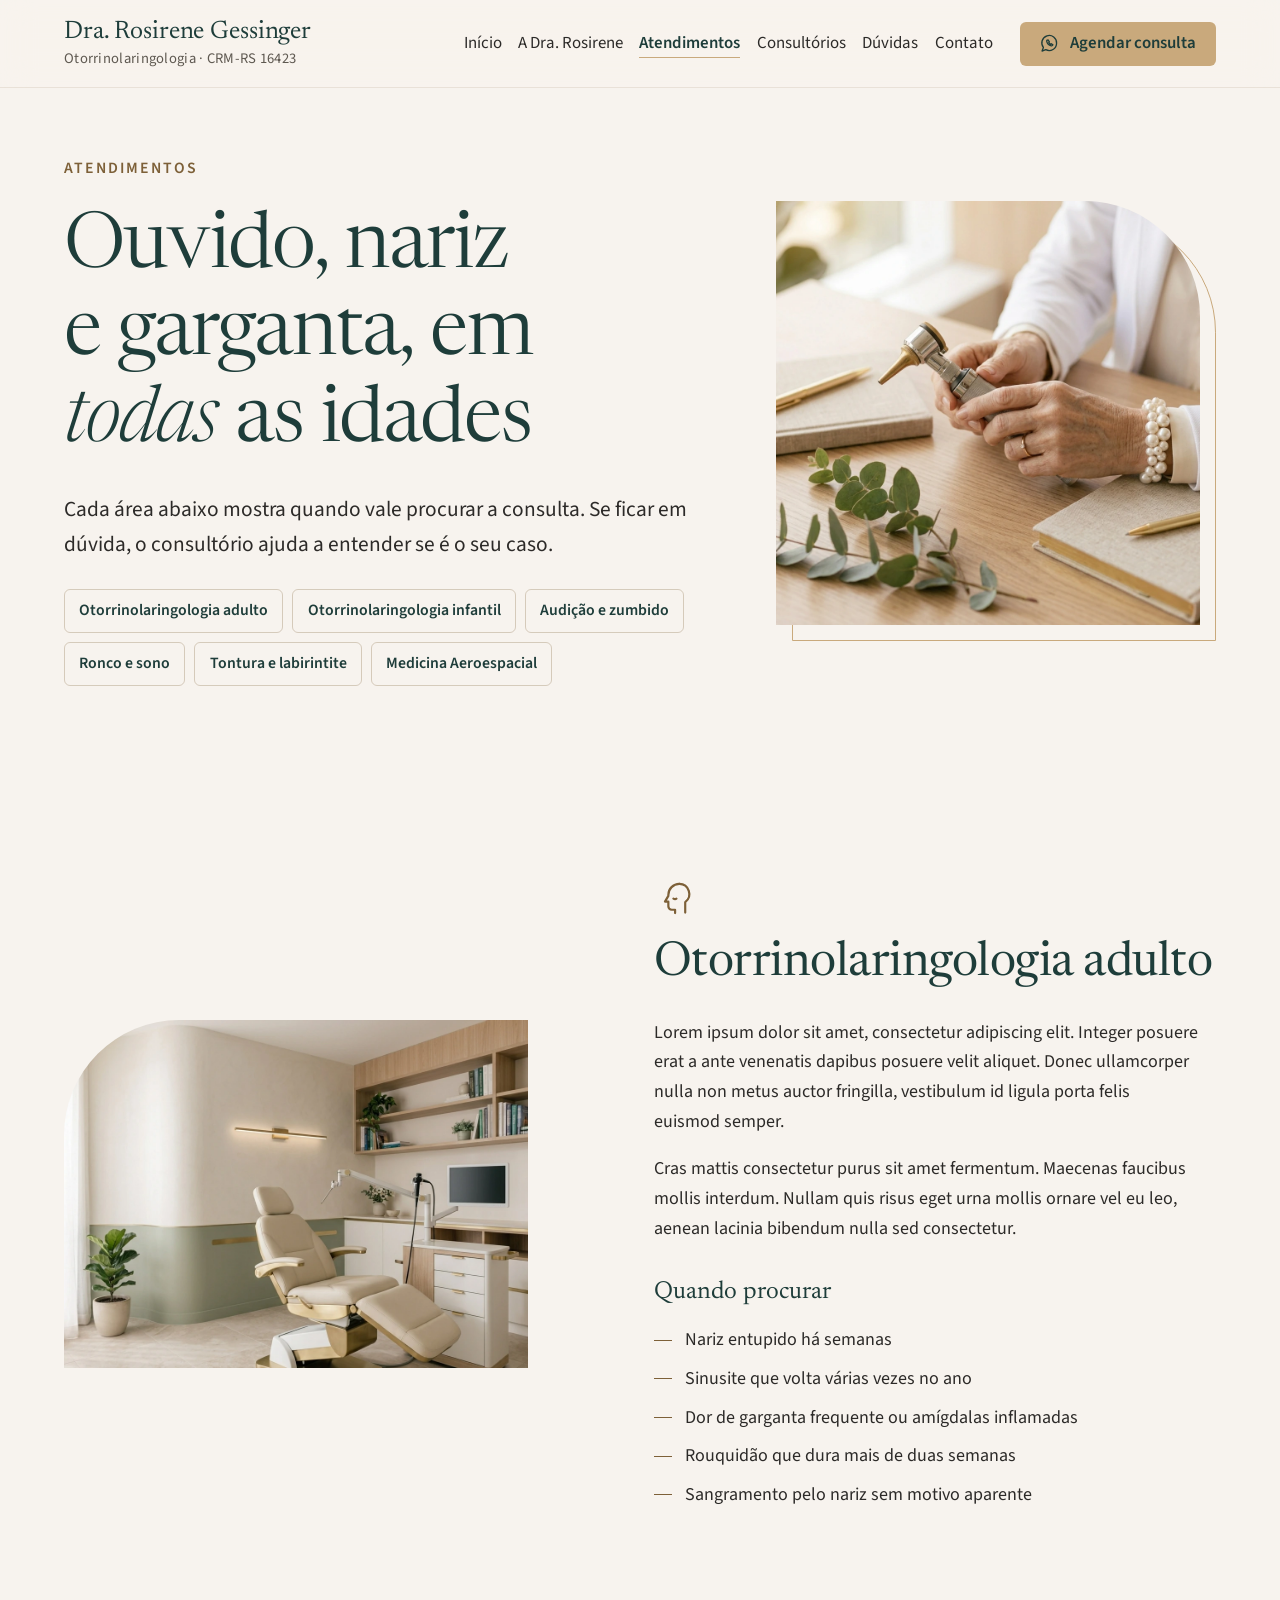
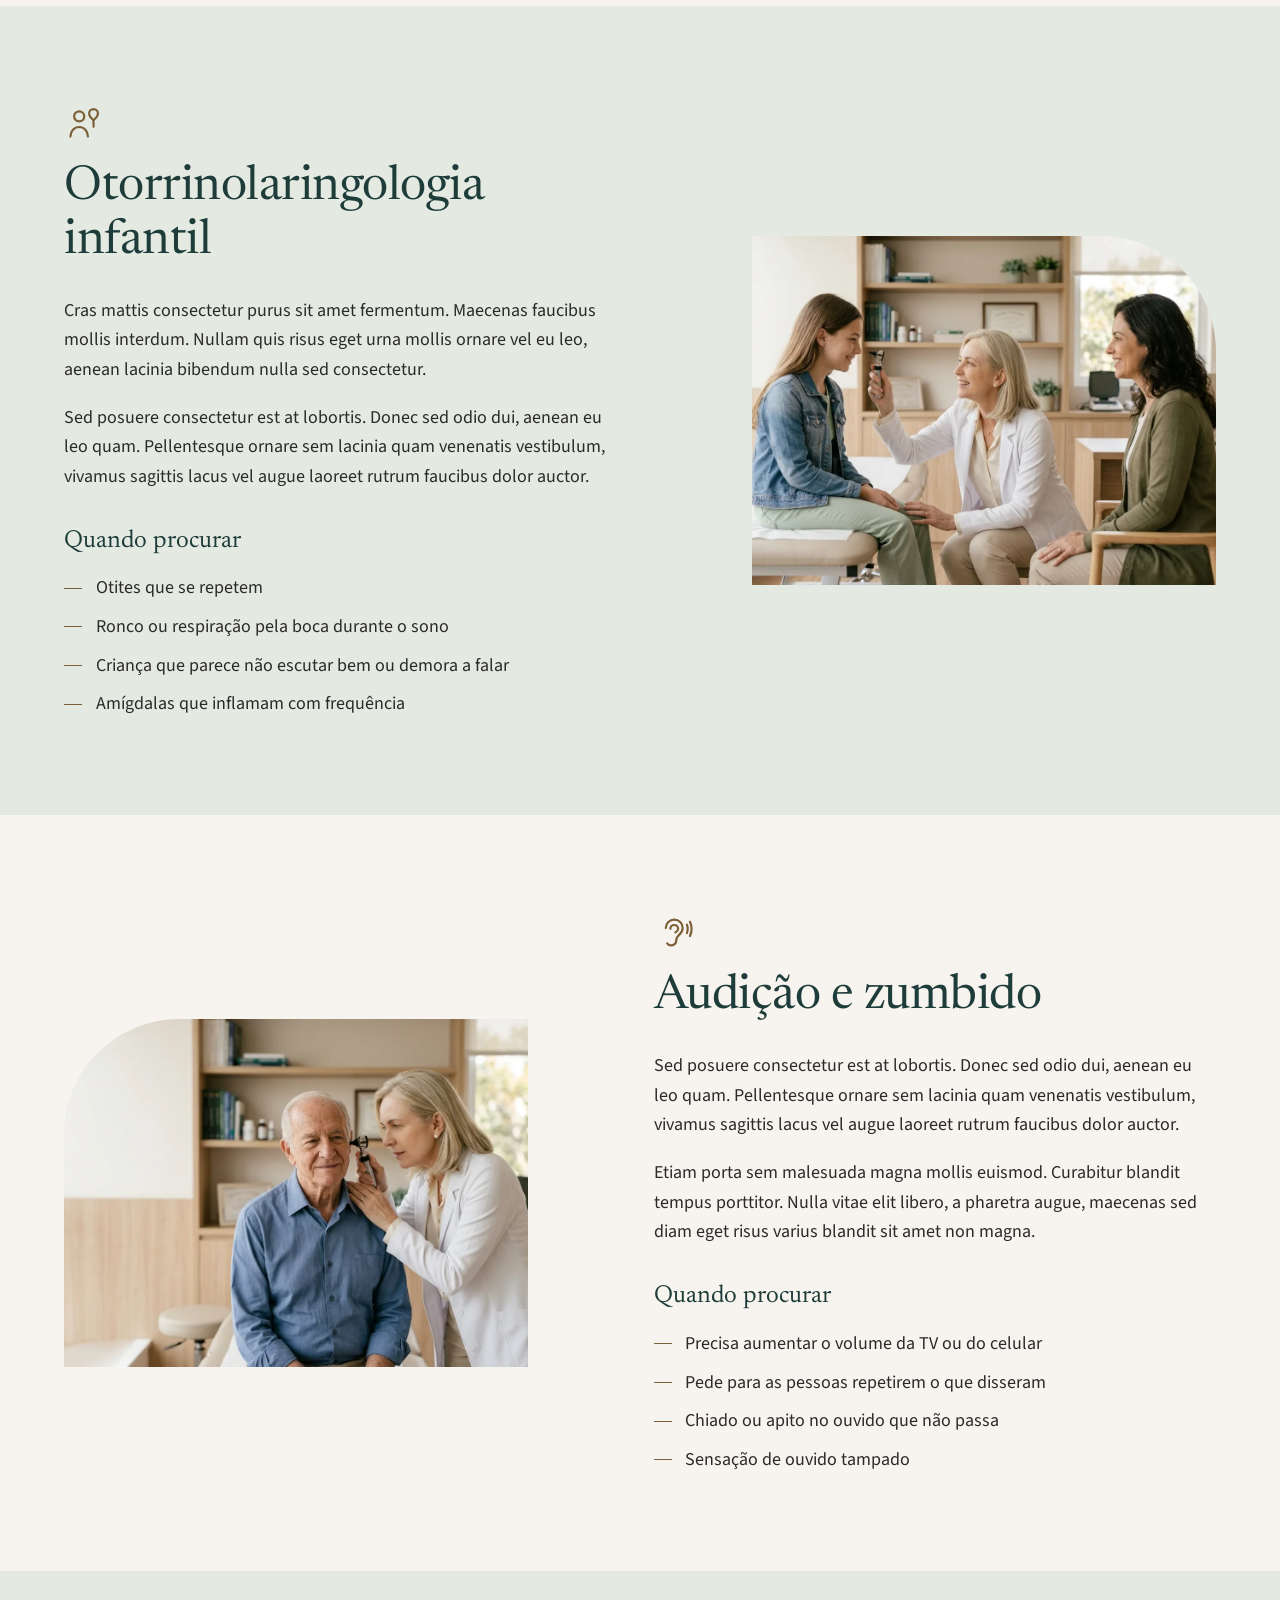
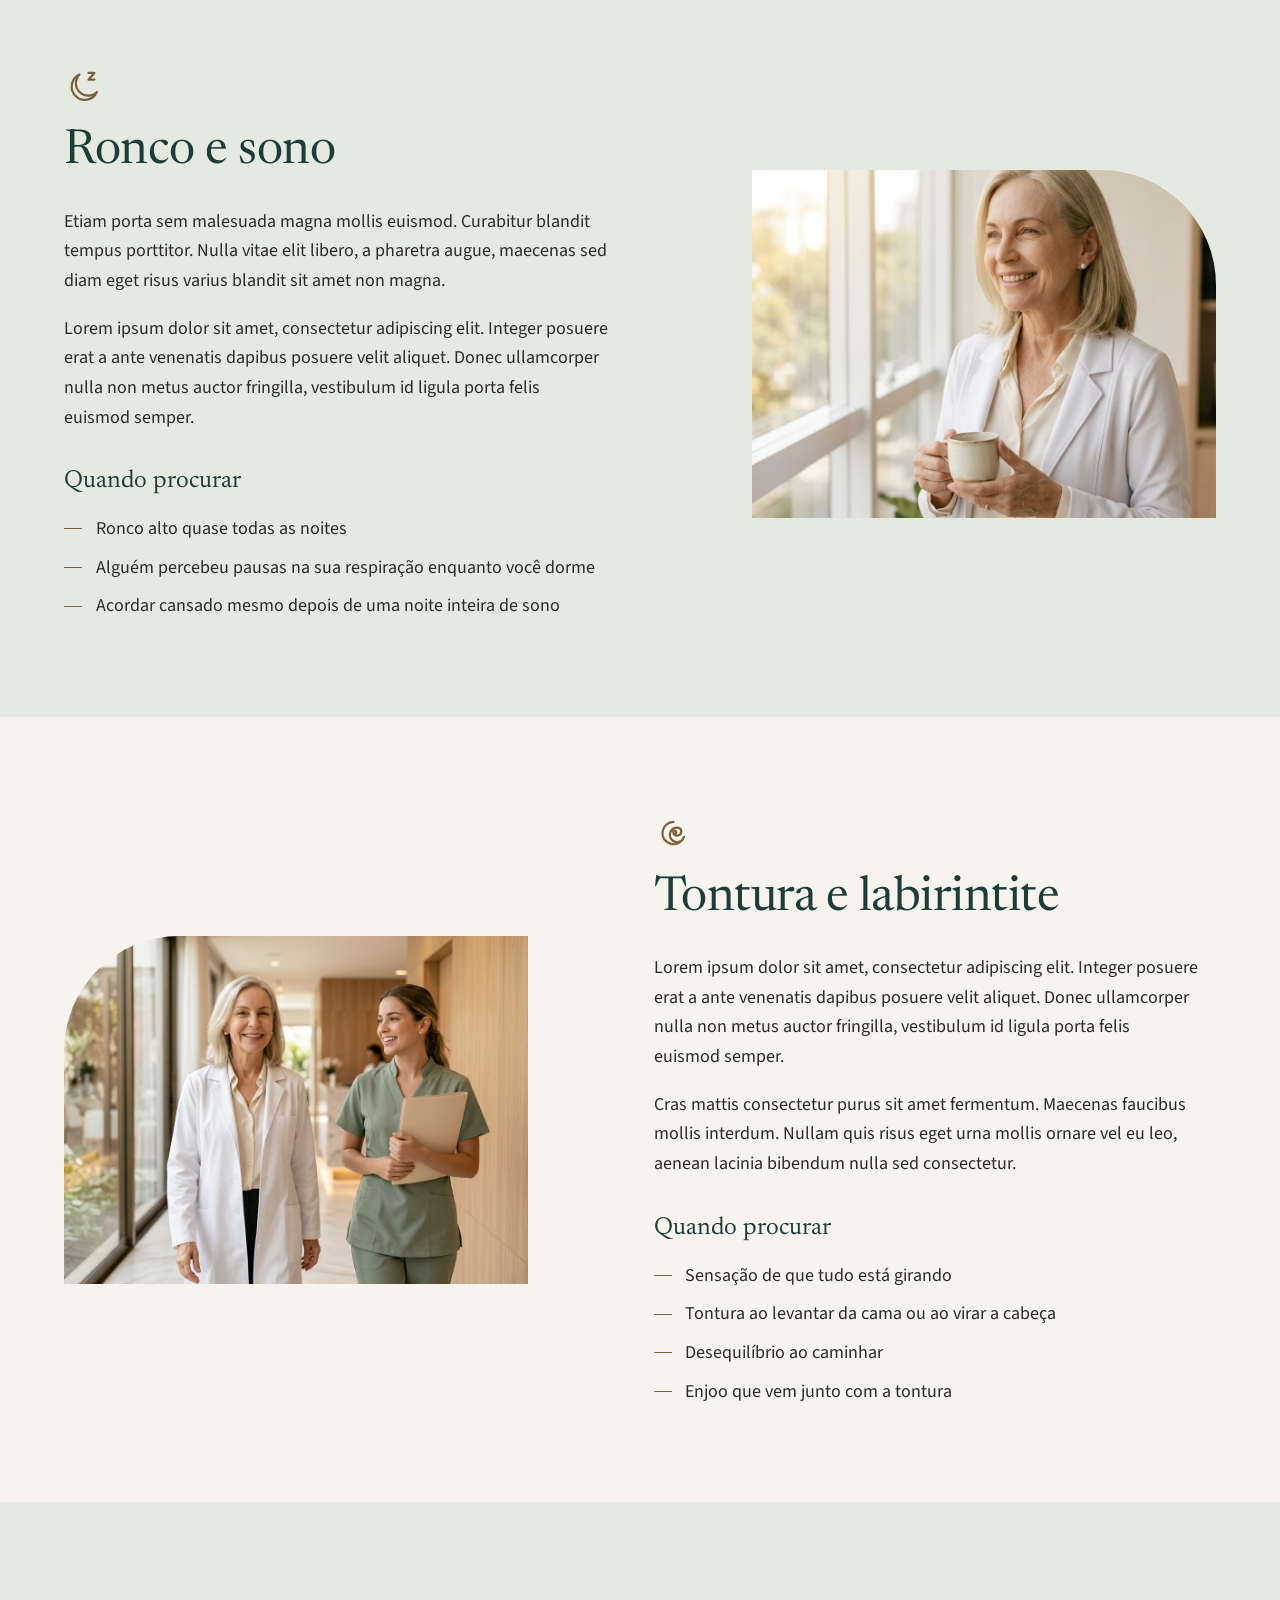
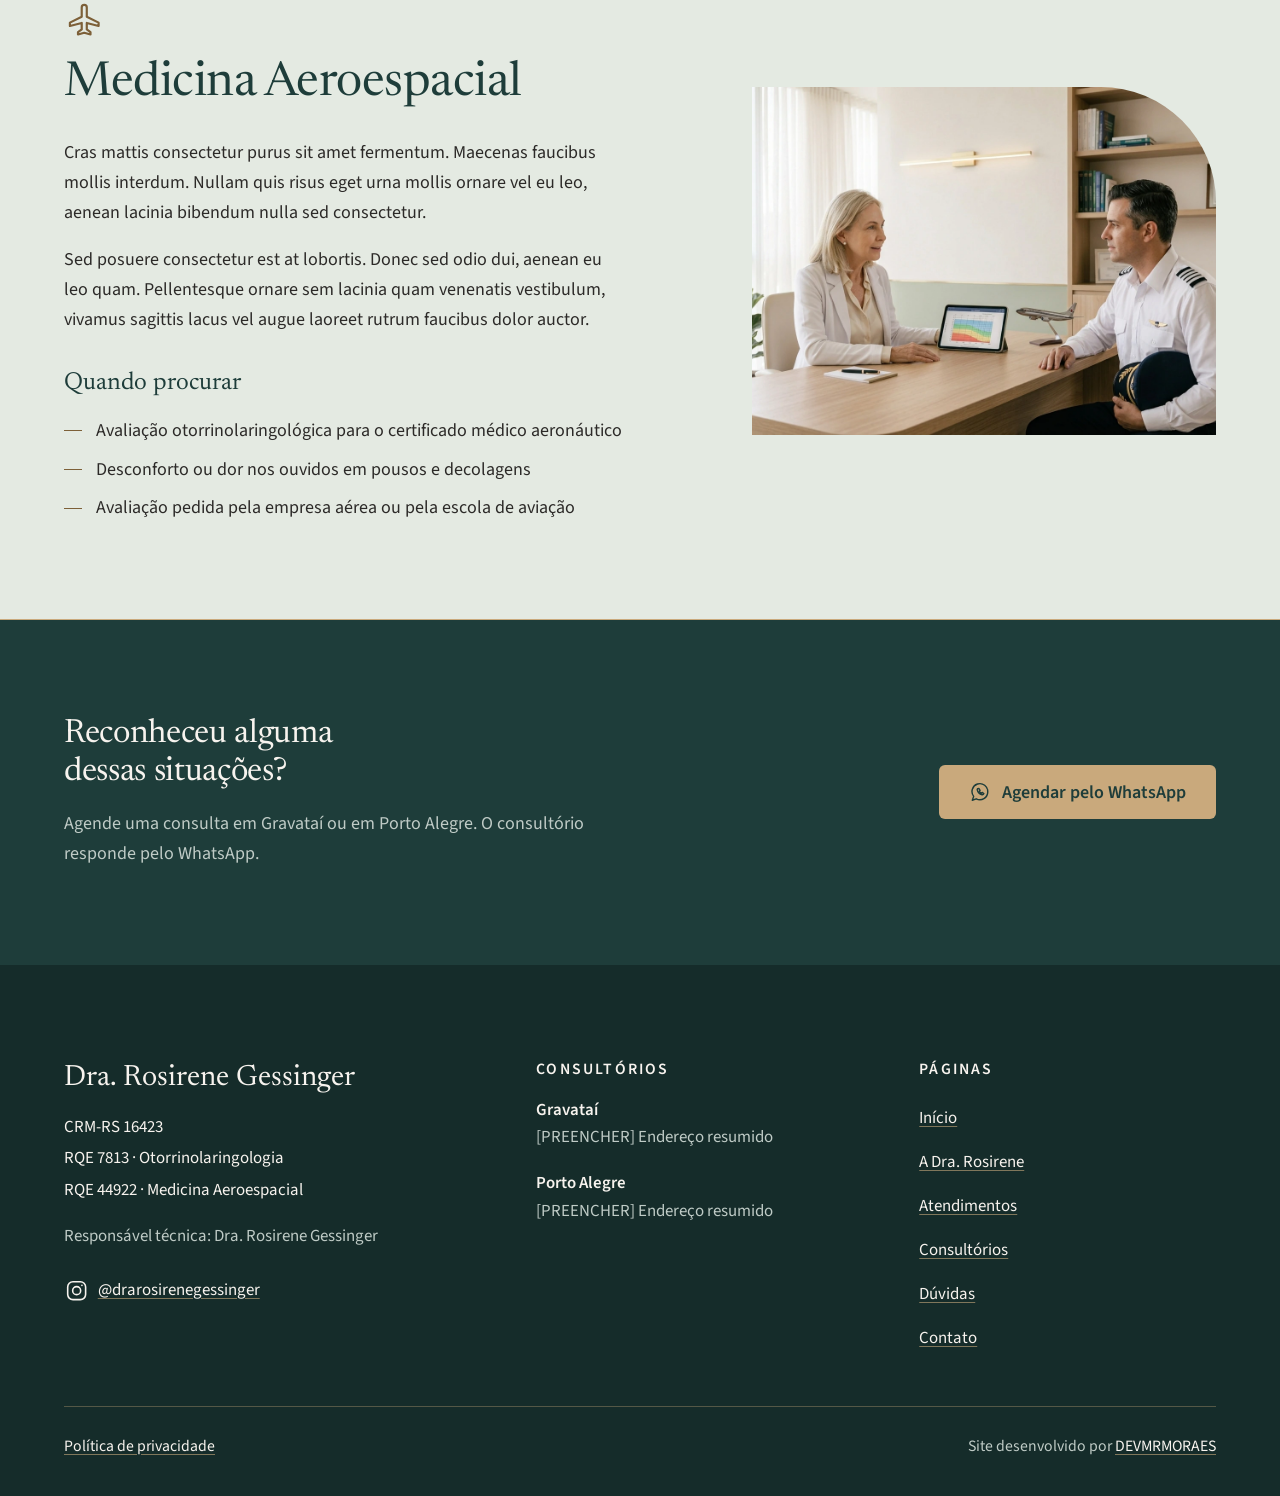
==== commit 0fa334dc: "ui: humanizar-ui e humanizar aplicados - parágrafos soltos sem reveal - rodapé sem coluna de Instagr" ====
--- a/atendimentos.html
+++ b/atendimentos.html
@@ -324,6 +324,11 @@
           <li>RQE 44922 · Medicina Aeroespacial</li>
         </ul>
         <p class="site-footer__tech">Responsável técnica: Dra. Rosirene Gessinger</p>
+        <a class="site-footer__insta" href="https://www.instagram.com/drarosirenegessinger/" target="_blank" rel="noopener">
+          <svg class="icon" aria-hidden="true"><use href="#i-instagram"/></svg>
+          @drarosirenegessinger
+          <span class="visually-hidden">(abre o Instagram)</span>
+        </a>
       </div>
       <div class="site-footer__places">
         <h2 class="site-footer__title">Consultórios</h2>
@@ -341,14 +346,6 @@
           <li><a href="index.html#contato">Contato</a></li>
         </ul>
       </nav>
-      <div class="site-footer__social">
-        <h2 class="site-footer__title">Instagram</h2>
-        <a href="https://www.instagram.com/drarosirenegessinger/" target="_blank" rel="noopener">
-          <svg class="icon" aria-hidden="true"><use href="#i-instagram"/></svg>
-          @drarosirenegessinger
-          <span class="visually-hidden">(abre o Instagram)</span>
-        </a>
-      </div>
     </div>
     <div class="container site-footer__bottom">
       <a href="politica-de-privacidade.html">Política de privacidade</a>
--- a/assets/css/components.css
+++ b/assets/css/components.css
@@ -781,7 +781,7 @@
 }
 
 .site-footer__nav a,
-.site-footer__social a {
+.site-footer__insta {
   display: inline-flex;
   align-items: center;
   gap: 0.5em;
@@ -804,23 +804,20 @@
   min-height: 44px;
 }
 
+.site-footer__insta {
+  margin-top: var(--space-2);
+}
+
+/* No celular, o botão flutuante não pode cobrir a última linha do rodapé. */
+@media (max-width: 767px) {
+  .site-footer {
+    padding-bottom: 88px;
+  }
+}
+
 @media (min-width: 768px) {
   .site-footer__grid {
-    grid-template-columns: 1.4fr 1fr 1fr;
-  }
-
-  .site-footer__social {
-    grid-column: 2 / -1;
-  }
-}
-
-@media (min-width: 1024px) {
-  .site-footer__grid {
-    grid-template-columns: 1.5fr 1.2fr 1fr 1fr;
-  }
-
-  .site-footer__social {
-    grid-column: auto;
+    grid-template-columns: 1.5fr 1.2fr 1fr;
   }
 }
 
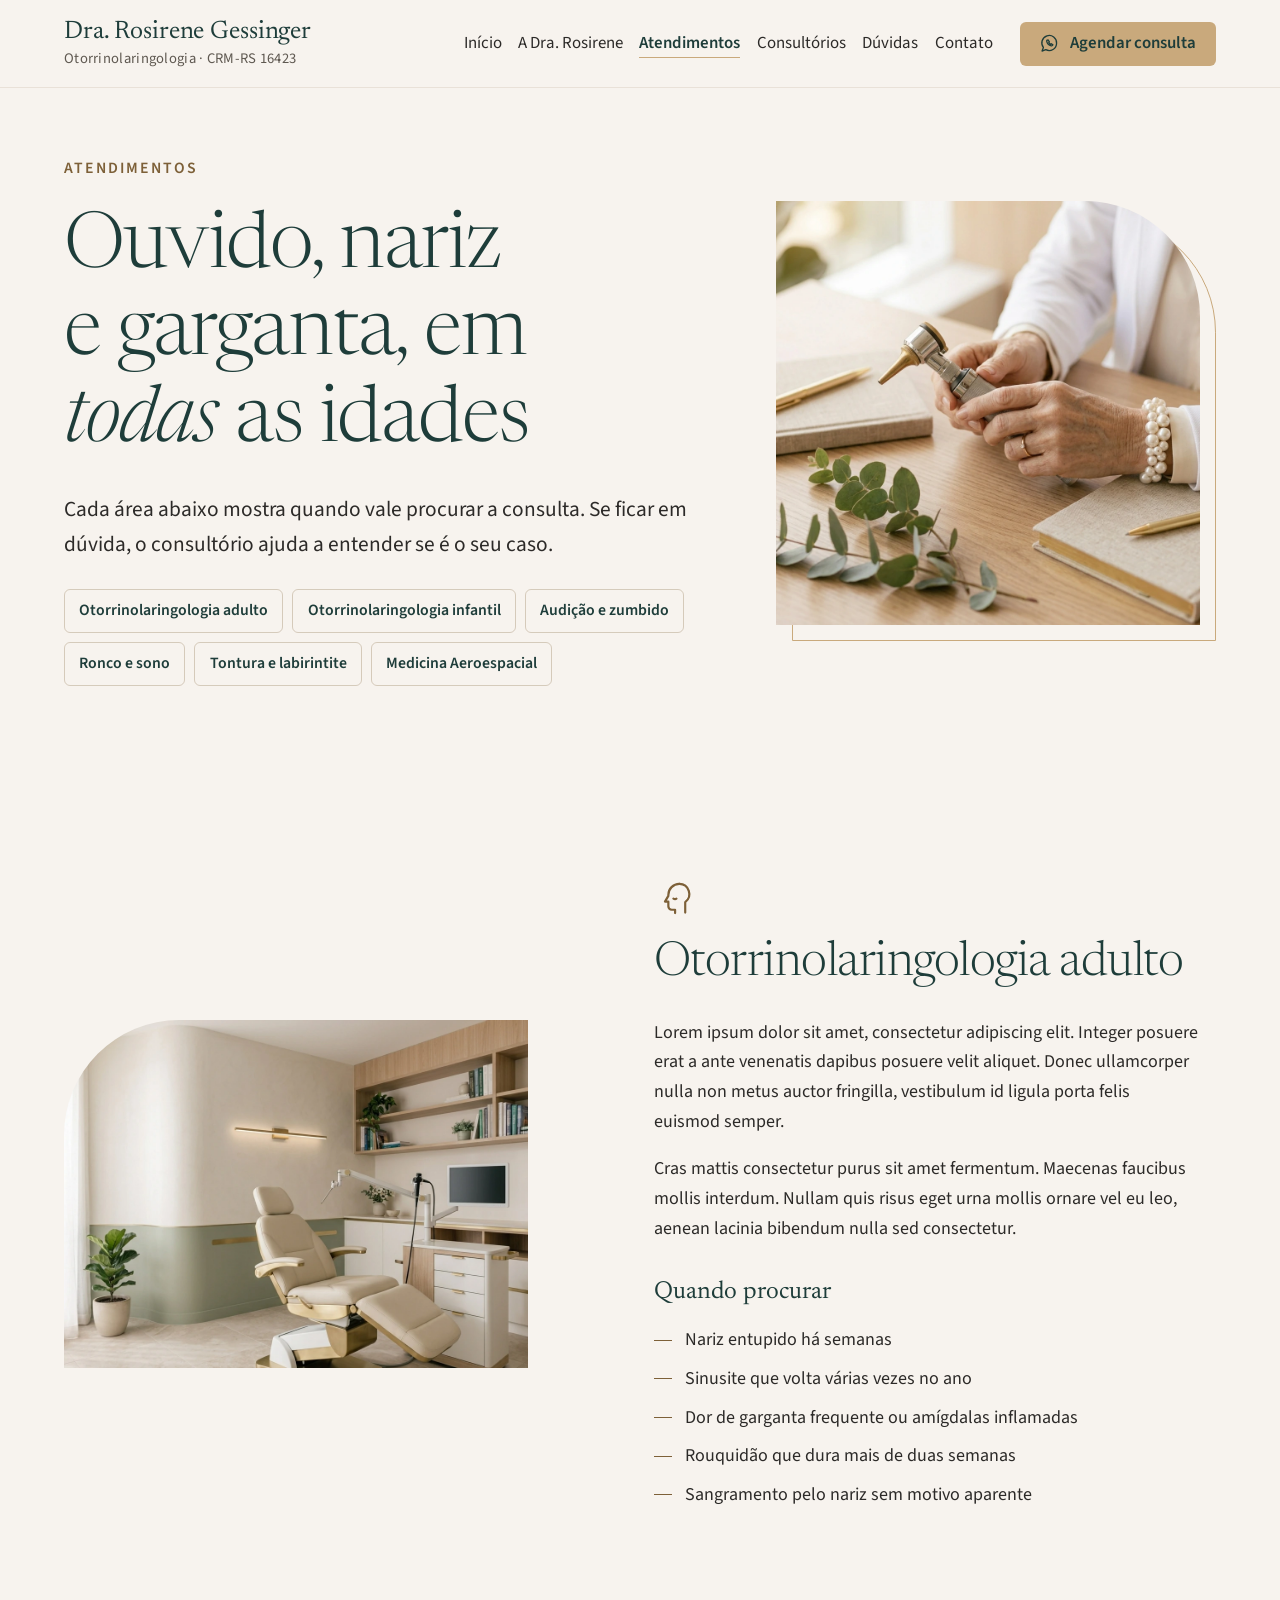
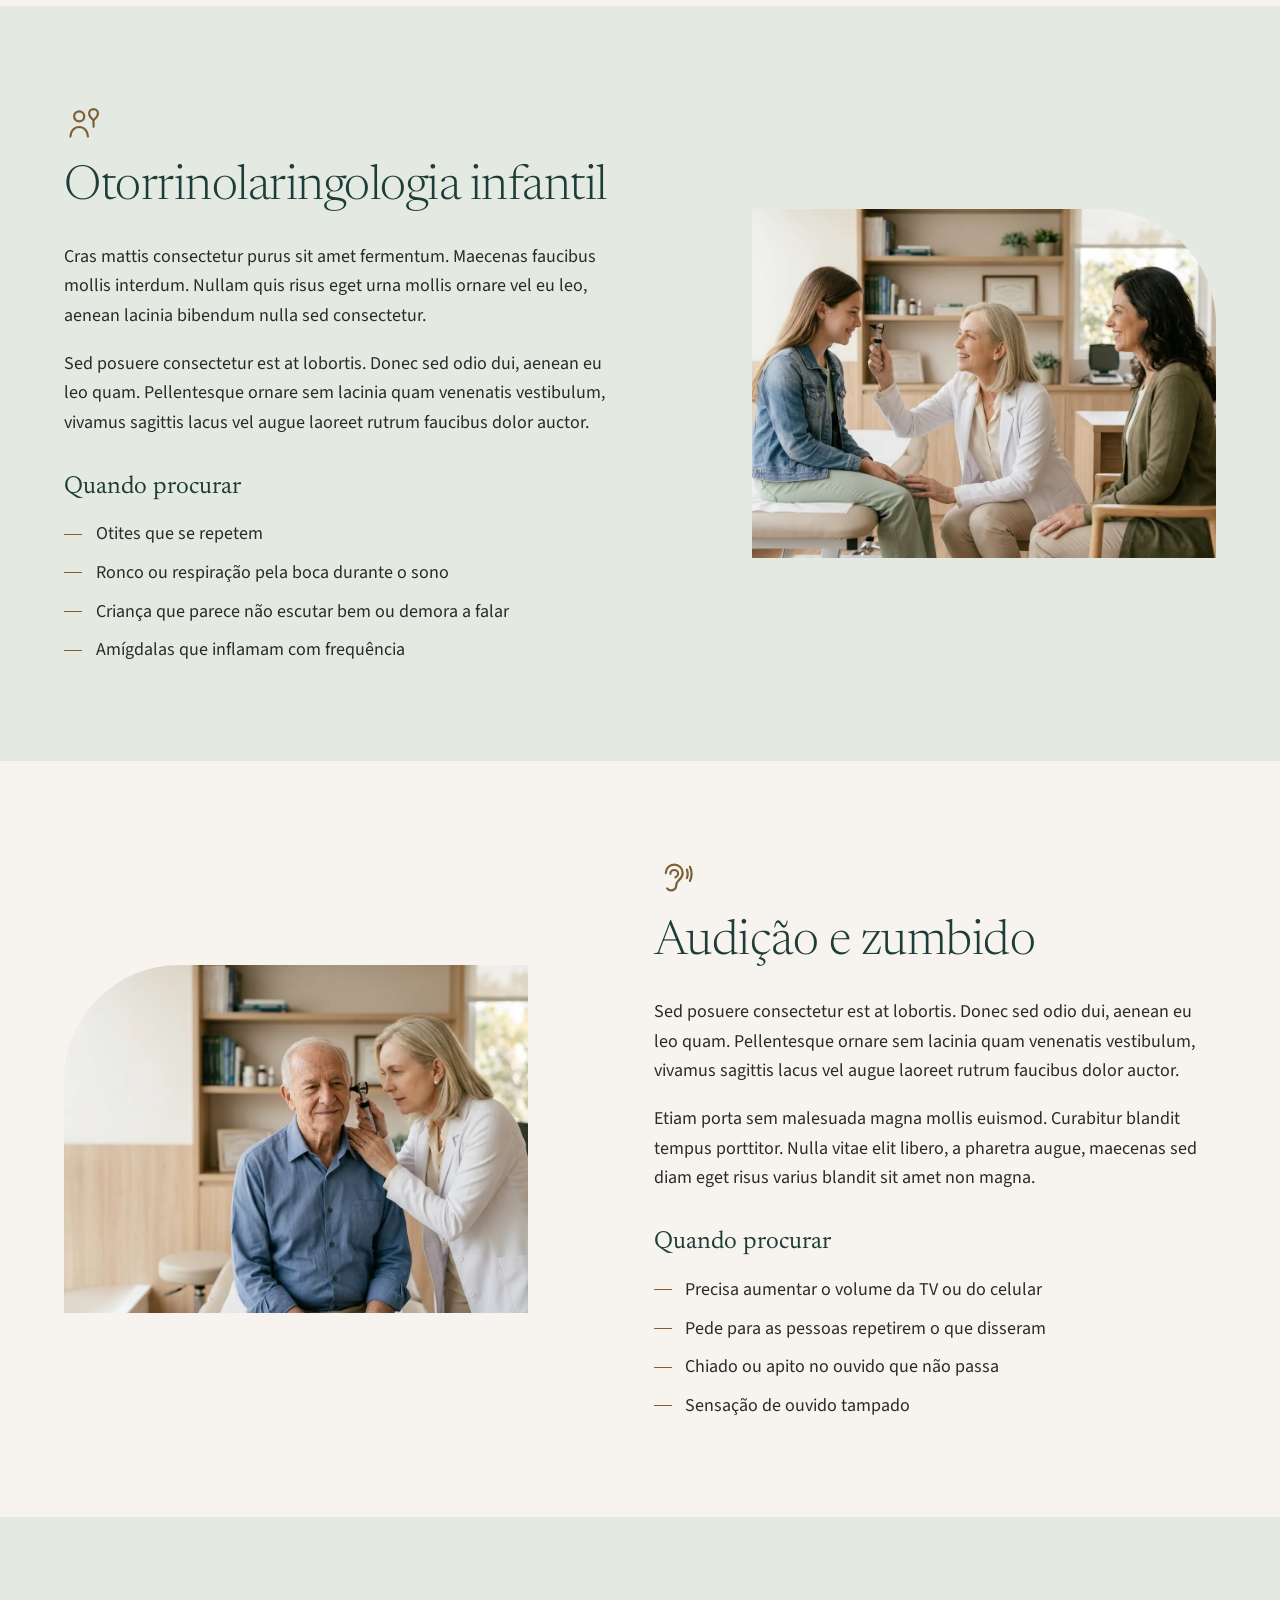
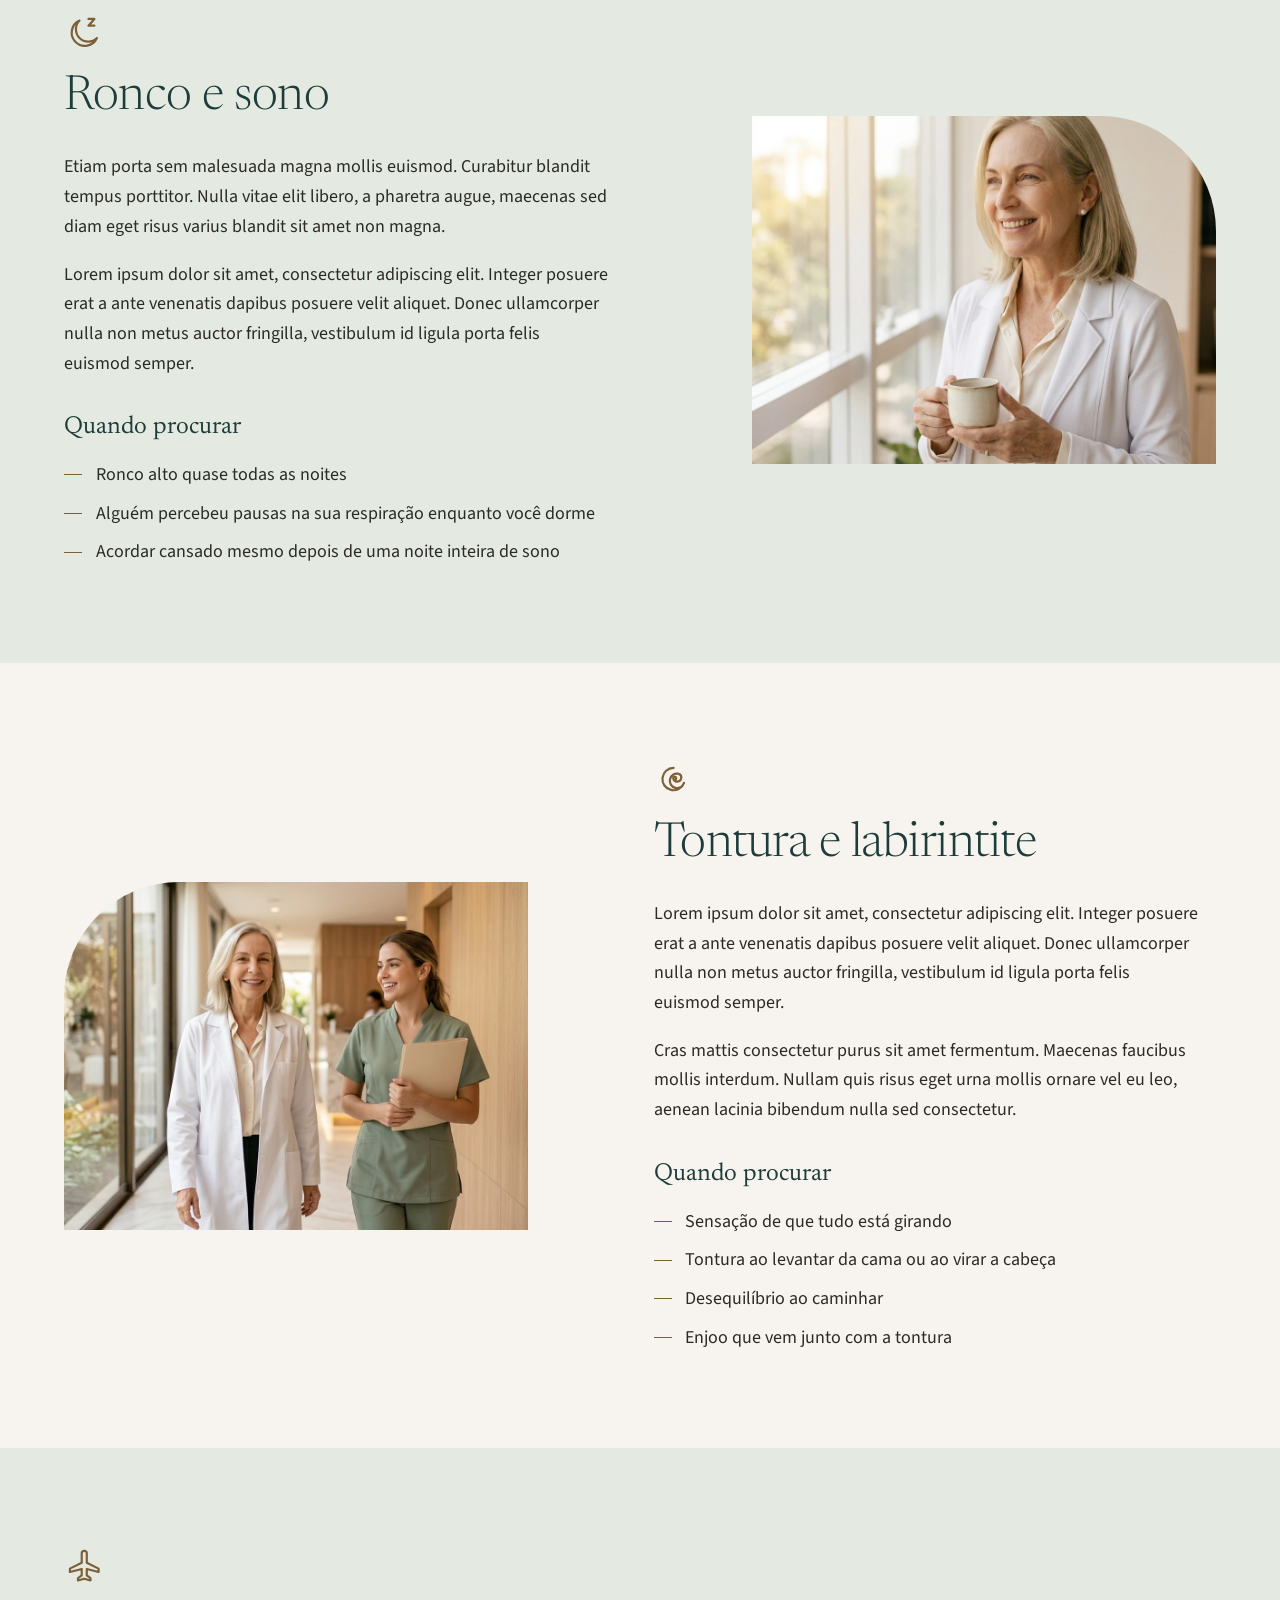
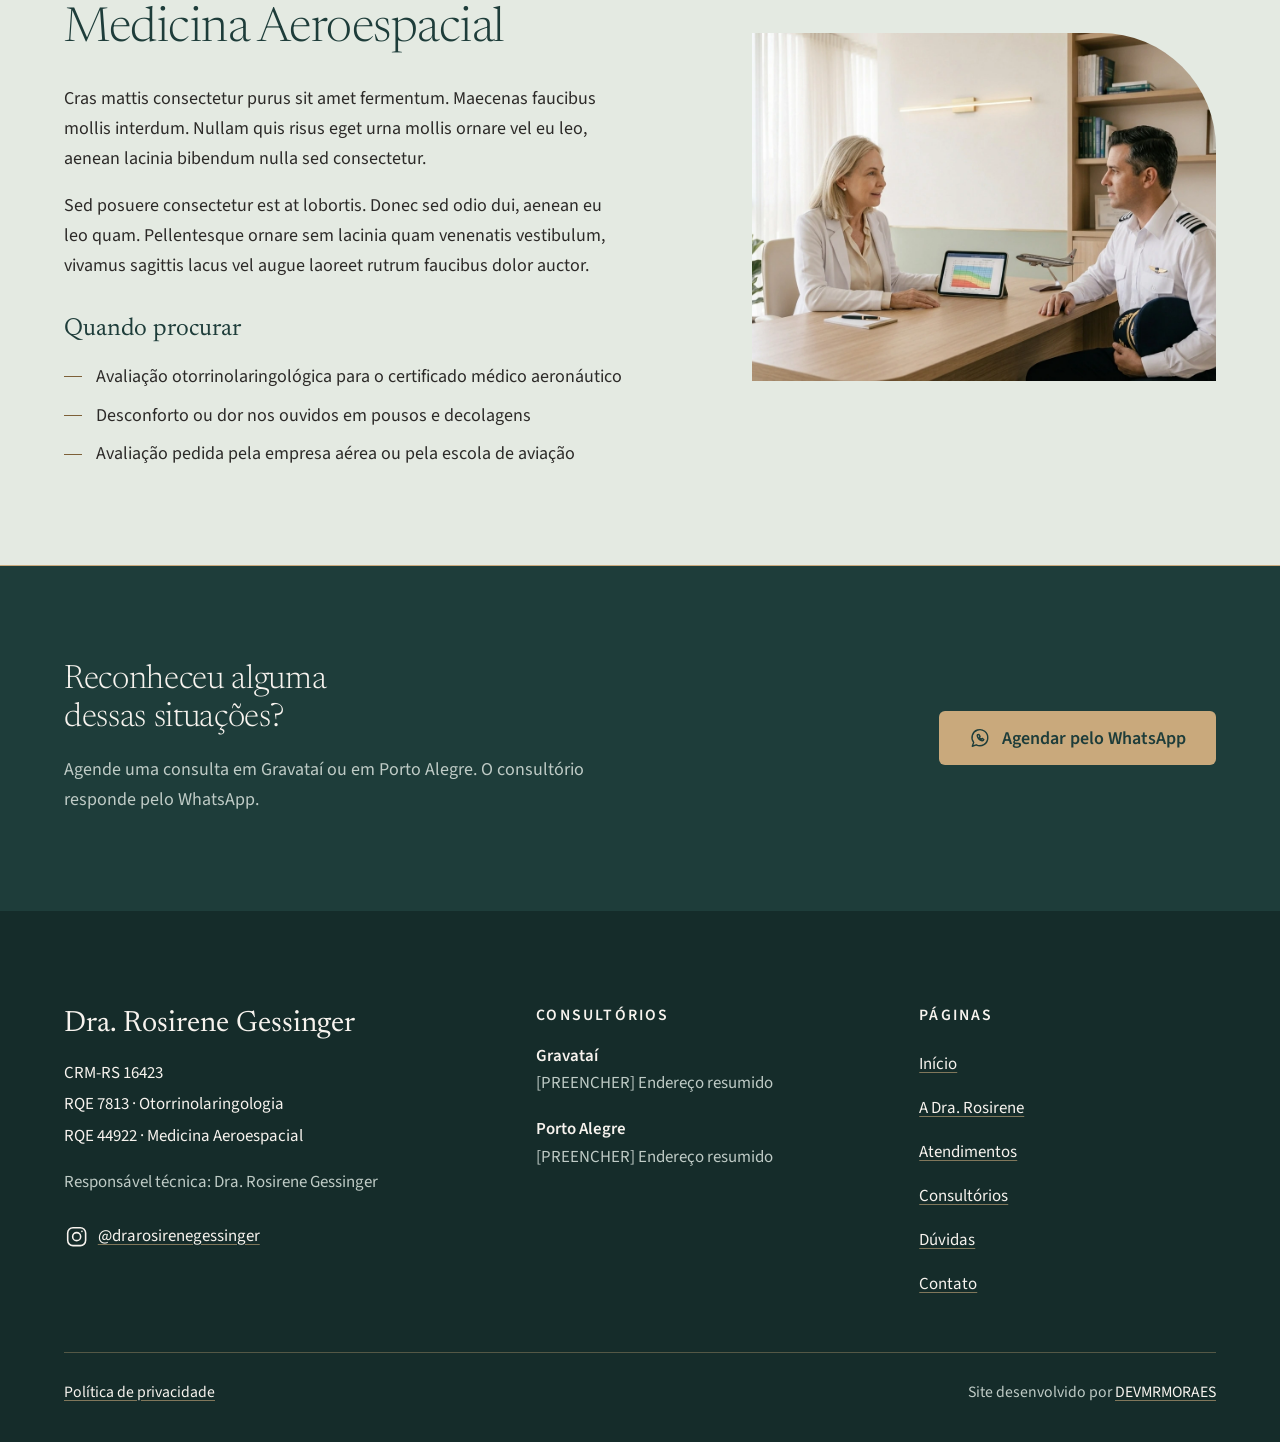
==== commit de969523: "perf e a11y: fontes estáticas com fallback ajustado, content-visibility, vidro do header só ao rolar" ====
--- a/atendimentos.html
+++ b/atendimentos.html
@@ -23,7 +23,12 @@
 
   <link rel="preconnect" href="https://fonts.googleapis.com">
   <link rel="preconnect" href="https://fonts.gstatic.com" crossorigin>
-  <link rel="stylesheet" href="https://fonts.googleapis.com/css2?family=Newsreader:ital,opsz,wght@0,6..72,300..500;1,6..72,300..500&family=Source+Sans+3:wght@400;600&display=swap">
+  <!-- Fontes sem bloquear a renderização. Newsreader em dois cortes estáticos (~23 KB cada):
+       tamanho óptico 72 leve para títulos grandes, 16 regular para títulos pequenos.
+       Em uma URL só, o Google entregaria o arquivo variável de 132 KB. -->
+  <link rel="stylesheet" href="https://fonts.googleapis.com/css2?family=Newsreader:ital,opsz,wght@0,72,300;1,72,300&family=Source+Sans+3:wght@400;600&display=swap" media="print" onload="this.media='all'">
+  <link rel="stylesheet" href="https://fonts.googleapis.com/css2?family=Newsreader:opsz,wght@16,400&display=swap" media="print" onload="this.media='all'">
+  <noscript><link rel="stylesheet" href="https://fonts.googleapis.com/css2?family=Newsreader:ital,opsz,wght@0,72,300;1,72,300&family=Source+Sans+3:wght@400;600&display=swap"><link rel="stylesheet" href="https://fonts.googleapis.com/css2?family=Newsreader:opsz,wght@16,400&display=swap"></noscript>
 
   <link rel="stylesheet" href="assets/css/tokens.css">
   <link rel="stylesheet" href="assets/css/base.css">
--- a/assets/css/tokens.css
+++ b/assets/css/tokens.css
@@ -15,6 +15,7 @@
   --on-dark-soft: #BFCBC6;
   --line: rgba(125, 96, 56, 0.28);
   --line-strong: #C9A97C;
+  --field-border: #8A8074;
 
   /* Vidro */
   --glass-bg: rgba(247, 243, 238, 0.65);
@@ -27,8 +28,8 @@
   --shadow-warm: 0 8px 32px rgba(60, 40, 20, 0.08);
 
   /* Tipografia */
-  --font-serif: "Newsreader", Georgia, "Times New Roman", serif;
-  --font-sans: "Source Sans 3", system-ui, -apple-system, "Segoe UI", sans-serif;
+  --font-serif: "Newsreader", "Newsreader Fallback", "Newsreader Fallback Times", Georgia, serif;
+  --font-sans: "Source Sans 3", "Source Sans Fallback", "Source Sans Fallback Mac", system-ui, sans-serif;
 
   --fs-small: 0.875rem;
   --fs-body: 1rem;
--- a/assets/css/base.css
+++ b/assets/css/base.css
@@ -1,3 +1,51 @@
+/* Fallbacks com largura ajustada à fonte real (medido no Chrome): a troca de fonte não empurra o layout. */
+@font-face {
+  font-family: "Newsreader Fallback";
+  src: local("Georgia");
+  font-weight: 300;
+  size-adjust: 97.3%;
+  ascent-override: 76%;
+  descent-override: 28%;
+  line-gap-override: 0%;
+}
+
+@font-face {
+  font-family: "Newsreader Fallback";
+  src: local("Georgia");
+  font-weight: 400;
+  size-adjust: 95.5%;
+  ascent-override: 77%;
+  descent-override: 28%;
+  line-gap-override: 0%;
+}
+
+@font-face {
+  font-family: "Newsreader Fallback Times";
+  src: local("Times New Roman");
+  size-adjust: 104.3%;
+  ascent-override: 71%;
+  descent-override: 26%;
+  line-gap-override: 0%;
+}
+
+@font-face {
+  font-family: "Source Sans Fallback";
+  src: local("Segoe UI");
+  size-adjust: 93.7%;
+  ascent-override: 109%;
+  descent-override: 43%;
+  line-gap-override: 0%;
+}
+
+@font-face {
+  font-family: "Source Sans Fallback Mac";
+  src: local("Helvetica Neue");
+  size-adjust: 92.6%;
+  ascent-override: 110%;
+  descent-override: 43%;
+  line-gap-override: 0%;
+}
+
 *,
 *::before,
 *::after {
@@ -104,17 +152,17 @@
   line-height: var(--lh-title);
   color: var(--petrol);
   text-wrap: balance;
-  font-optical-sizing: auto;
 }
 
 h1 {
   font-size: var(--fs-display);
-  font-weight: 350;
+  font-weight: 300;
   letter-spacing: -0.015em;
 }
 
 h2 {
   font-size: var(--fs-h2);
+  font-weight: 300;
   letter-spacing: -0.01em;
 }
 
--- a/assets/css/components.css
+++ b/assets/css/components.css
@@ -120,8 +120,6 @@
   z-index: 100;
   height: var(--header-h);
   background: var(--glass-bg);
-  -webkit-backdrop-filter: var(--glass-blur);
-  backdrop-filter: var(--glass-blur);
   border-bottom: 1px solid rgba(125, 96, 56, 0.12);
   transition:
     height var(--dur-fast) var(--ease-out),
@@ -135,7 +133,12 @@
   }
 }
 
+/* No topo o header está sobre o off-white liso, onde vidro não aparece e só custa pintura.
+   O blur entra ao rolar, quando passa sobre fotos e cores. Mais opaco para o texto secundário manter AA. */
 .site-header.is-compact {
+  background: var(--glass-bg-strong);
+  -webkit-backdrop-filter: var(--glass-blur);
+  backdrop-filter: var(--glass-blur);
   height: var(--header-h-compact);
   border-bottom-color: var(--line);
   box-shadow: 0 6px 24px rgba(60, 40, 20, 0.06);
@@ -359,7 +362,7 @@
 .quote p {
   font-family: var(--font-serif);
   font-style: italic;
-  font-weight: 350;
+  font-weight: 300;
   font-size: var(--fs-h3);
   line-height: 1.3;
   color: var(--petrol);
@@ -592,7 +595,7 @@
   width: 100%;
   min-height: 52px;
   padding: 0.7em 0.9em;
-  border: 1px solid #A89E91;
+  border: 1px solid var(--field-border);
   border-radius: var(--radius-control);
   background: #FFFDFA;
   color: var(--ink);
@@ -652,7 +655,7 @@
   justify-content: center;
   min-height: 52px;
   padding: 0.5em;
-  border: 1px solid #A89E91;
+  border: 1px solid var(--field-border);
   border-radius: var(--radius-control);
   background: #FFFDFA;
   font-weight: 600;
--- a/assets/css/pages.css
+++ b/assets/css/pages.css
@@ -8,9 +8,10 @@
   isolation: isolate;
 }
 
+/* Recuo fixo em px: com porcentagem, a textura se moveria quando a troca de fonte muda a altura do hero (CLS). */
 .hero__texture {
   position: absolute;
-  inset: -12% 0;
+  inset: -120px 0;
   z-index: -1;
   background-image: url("../img/textura-fundo.jpg");
   background-image: image-set(url("../img/textura-fundo.webp") type("image/webp"), url("../img/textura-fundo.jpg") type("image/jpeg"));
@@ -552,6 +553,11 @@
   font-size: var(--fs-small);
   color: var(--ink-soft);
   text-align: center;
+}
+
+.office__map:focus-within {
+  outline: 2px solid var(--champagne-ink);
+  outline-offset: 3px;
 }
 
 .office__map iframe {
@@ -1329,3 +1335,29 @@
   border-top: 1px solid var(--line);
   font-weight: 600;
 }
+
+/* Seções abaixo da dobra: o navegador pula layout e pintura até elas chegarem perto da tela.
+   As alturas estimadas vêm da medição real, para as âncoras do menu caírem no lugar certo.
+   .offices e .aero ficam de fora: a galeria de vidro invade a seção seguinte e seria cortada. */
+.services { --cis: 1350px; }
+.visit { --cis: 1000px; }
+.faq { --cis: 850px; }
+.insta { --cis: 560px; }
+.contact { --cis: 1150px; }
+
+.services,
+.visit,
+.faq,
+.insta,
+.contact {
+  content-visibility: auto;
+  contain-intrinsic-size: auto var(--cis);
+}
+
+@media (max-width: 767px) {
+  .services { --cis: 2000px; }
+  .visit { --cis: 1270px; }
+  .faq { --cis: 1050px; }
+  .insta { --cis: 620px; }
+  .contact { --cis: 1690px; }
+}
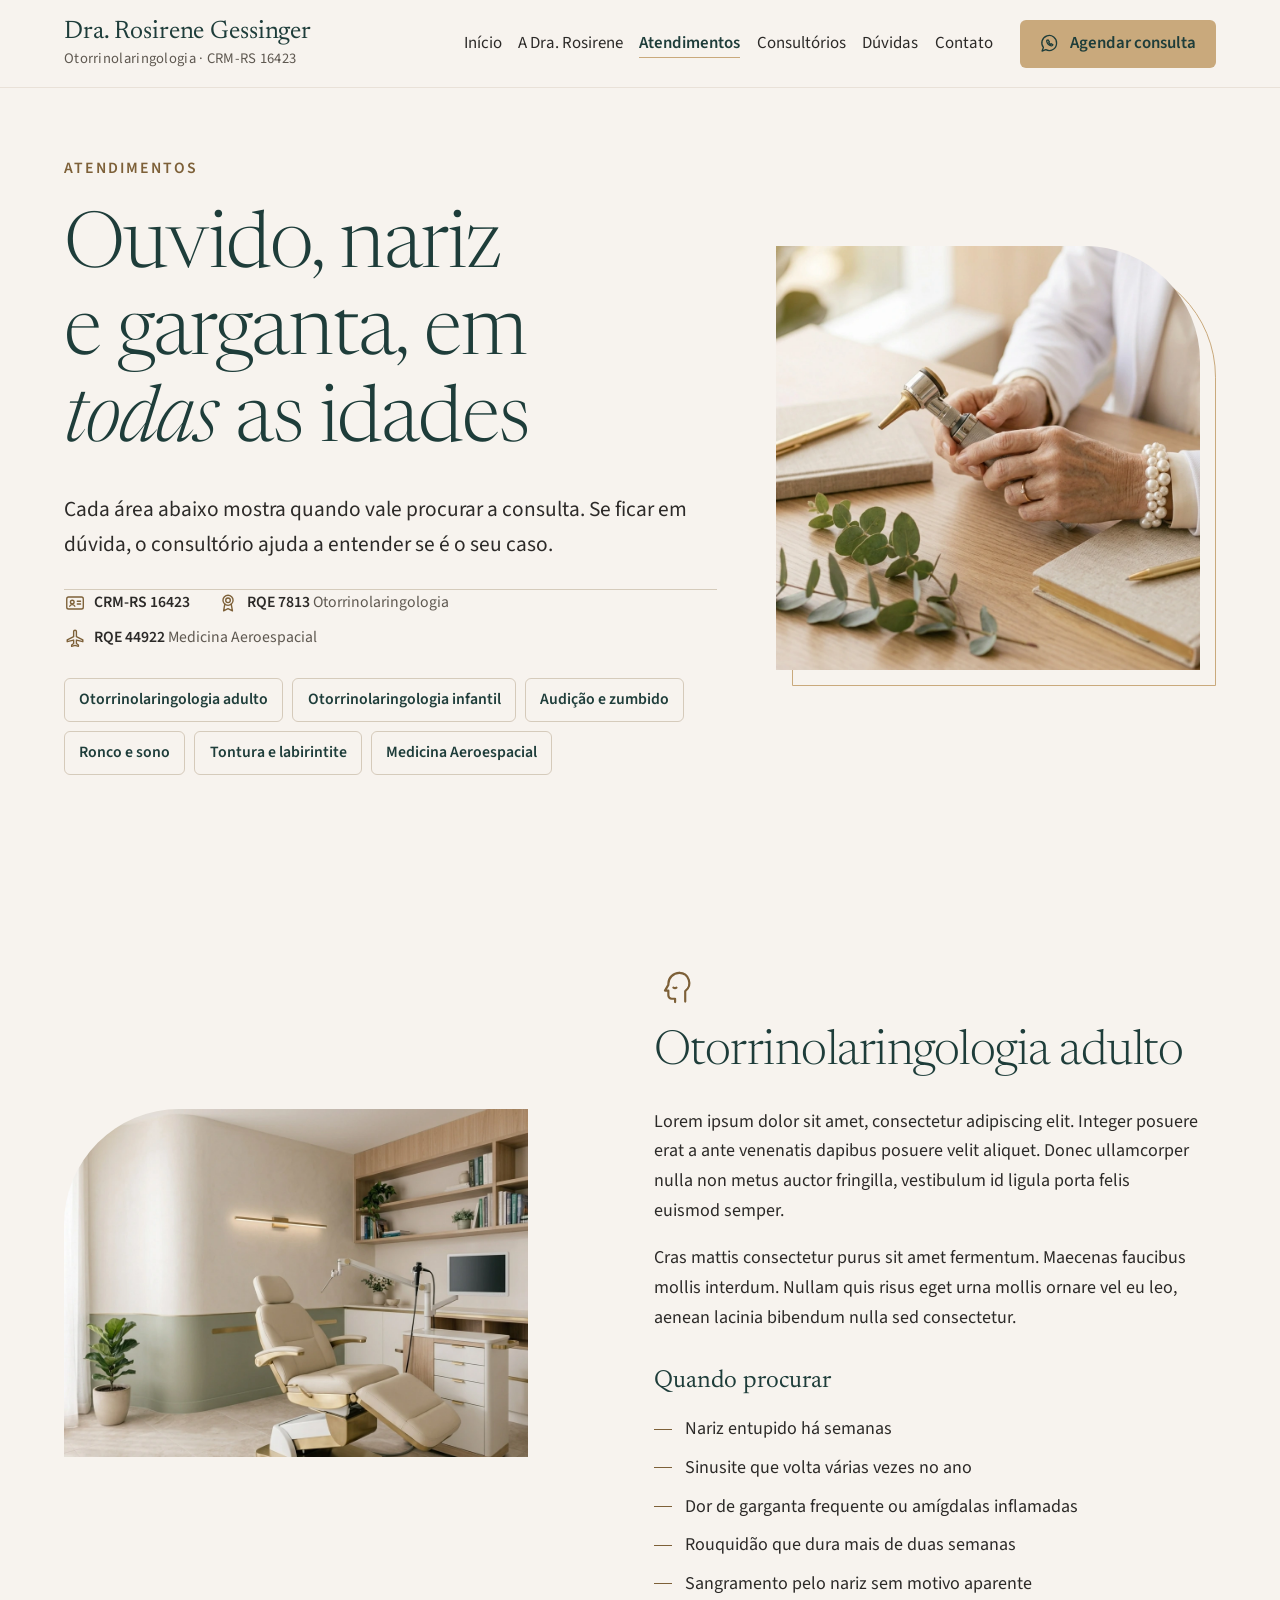
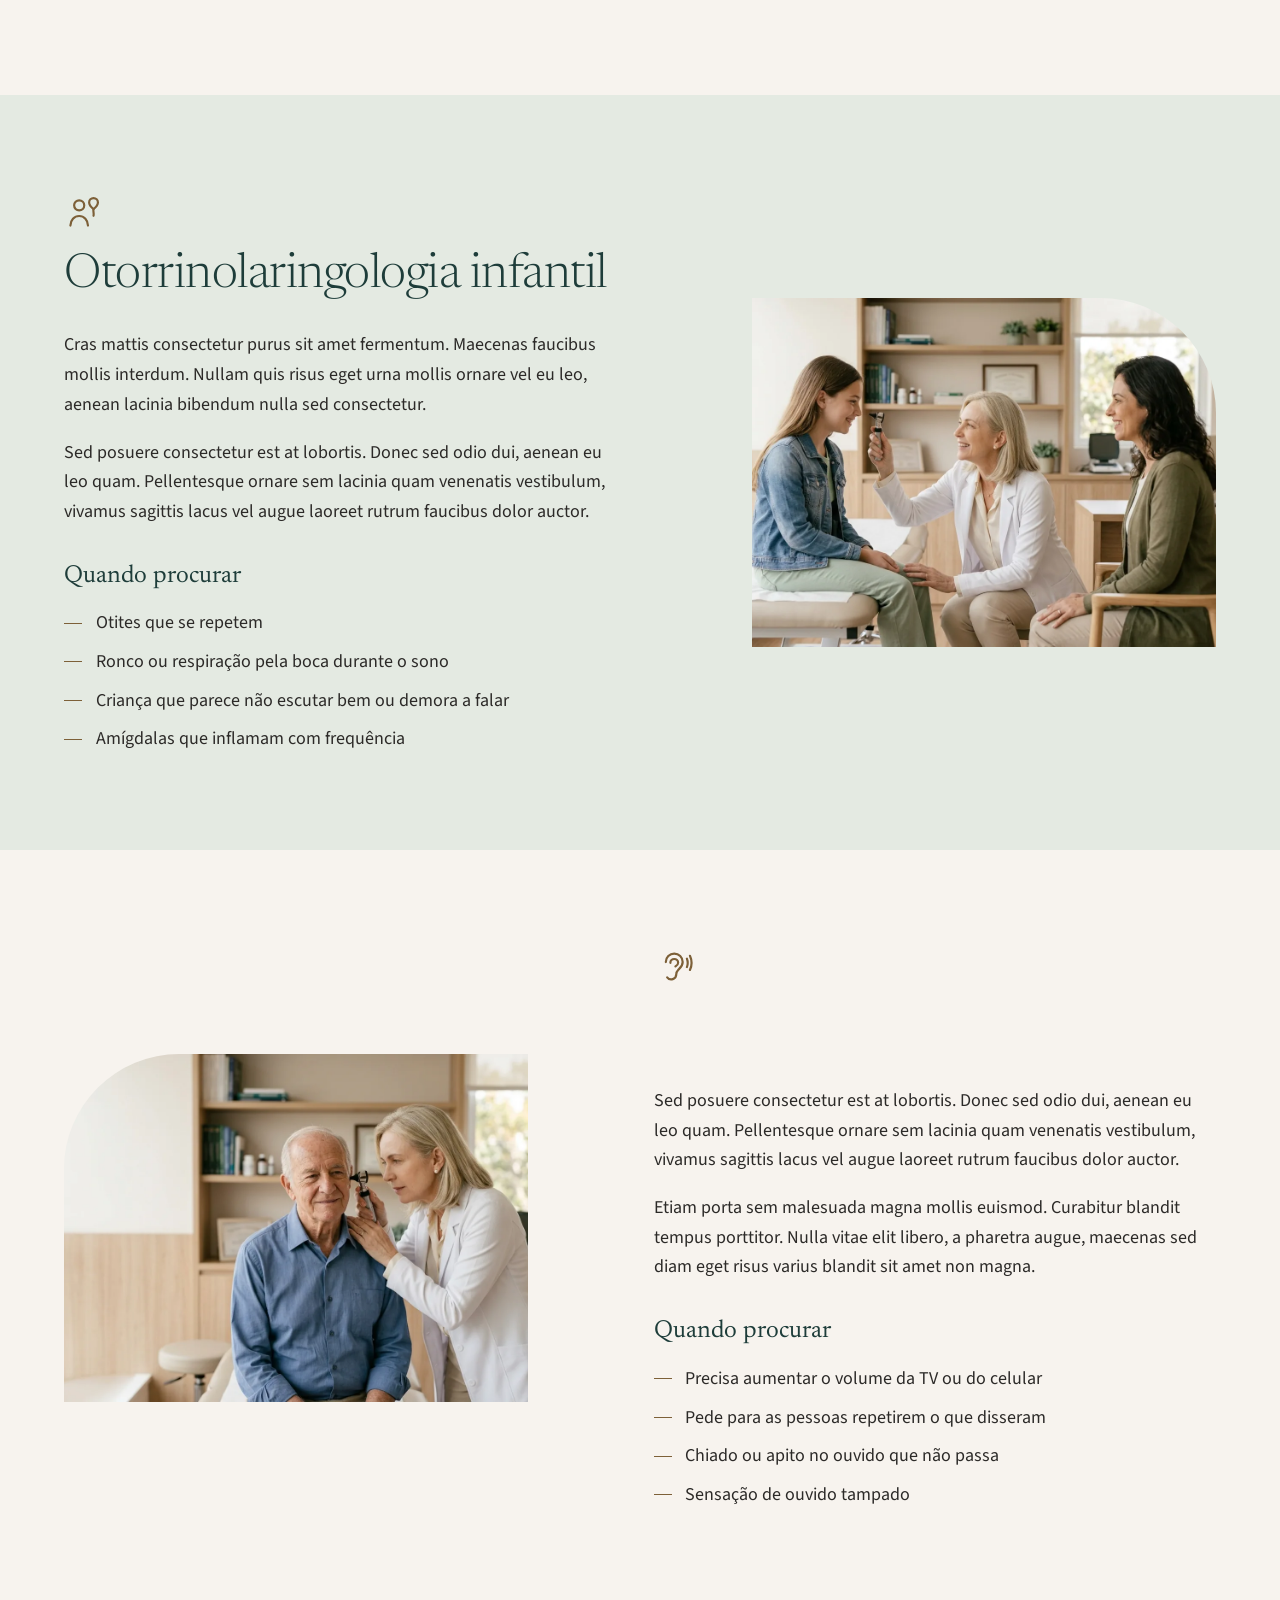
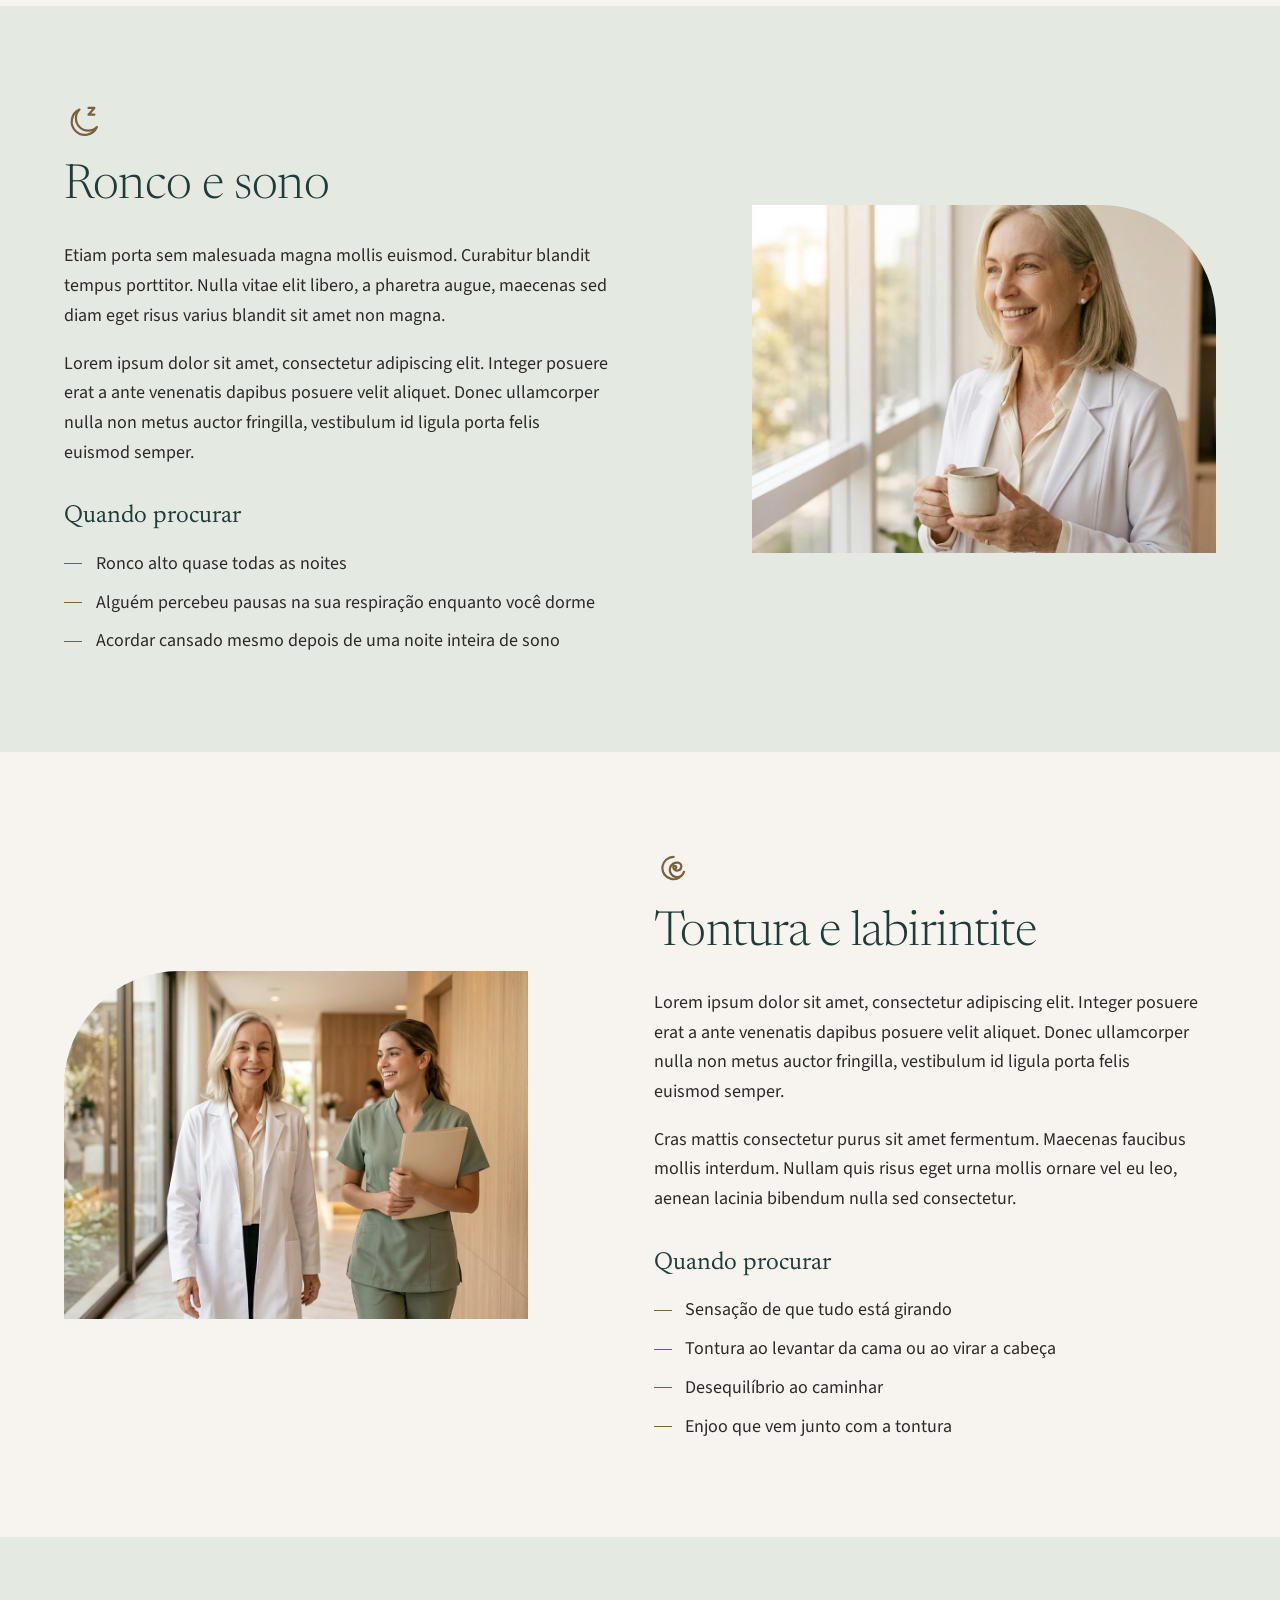
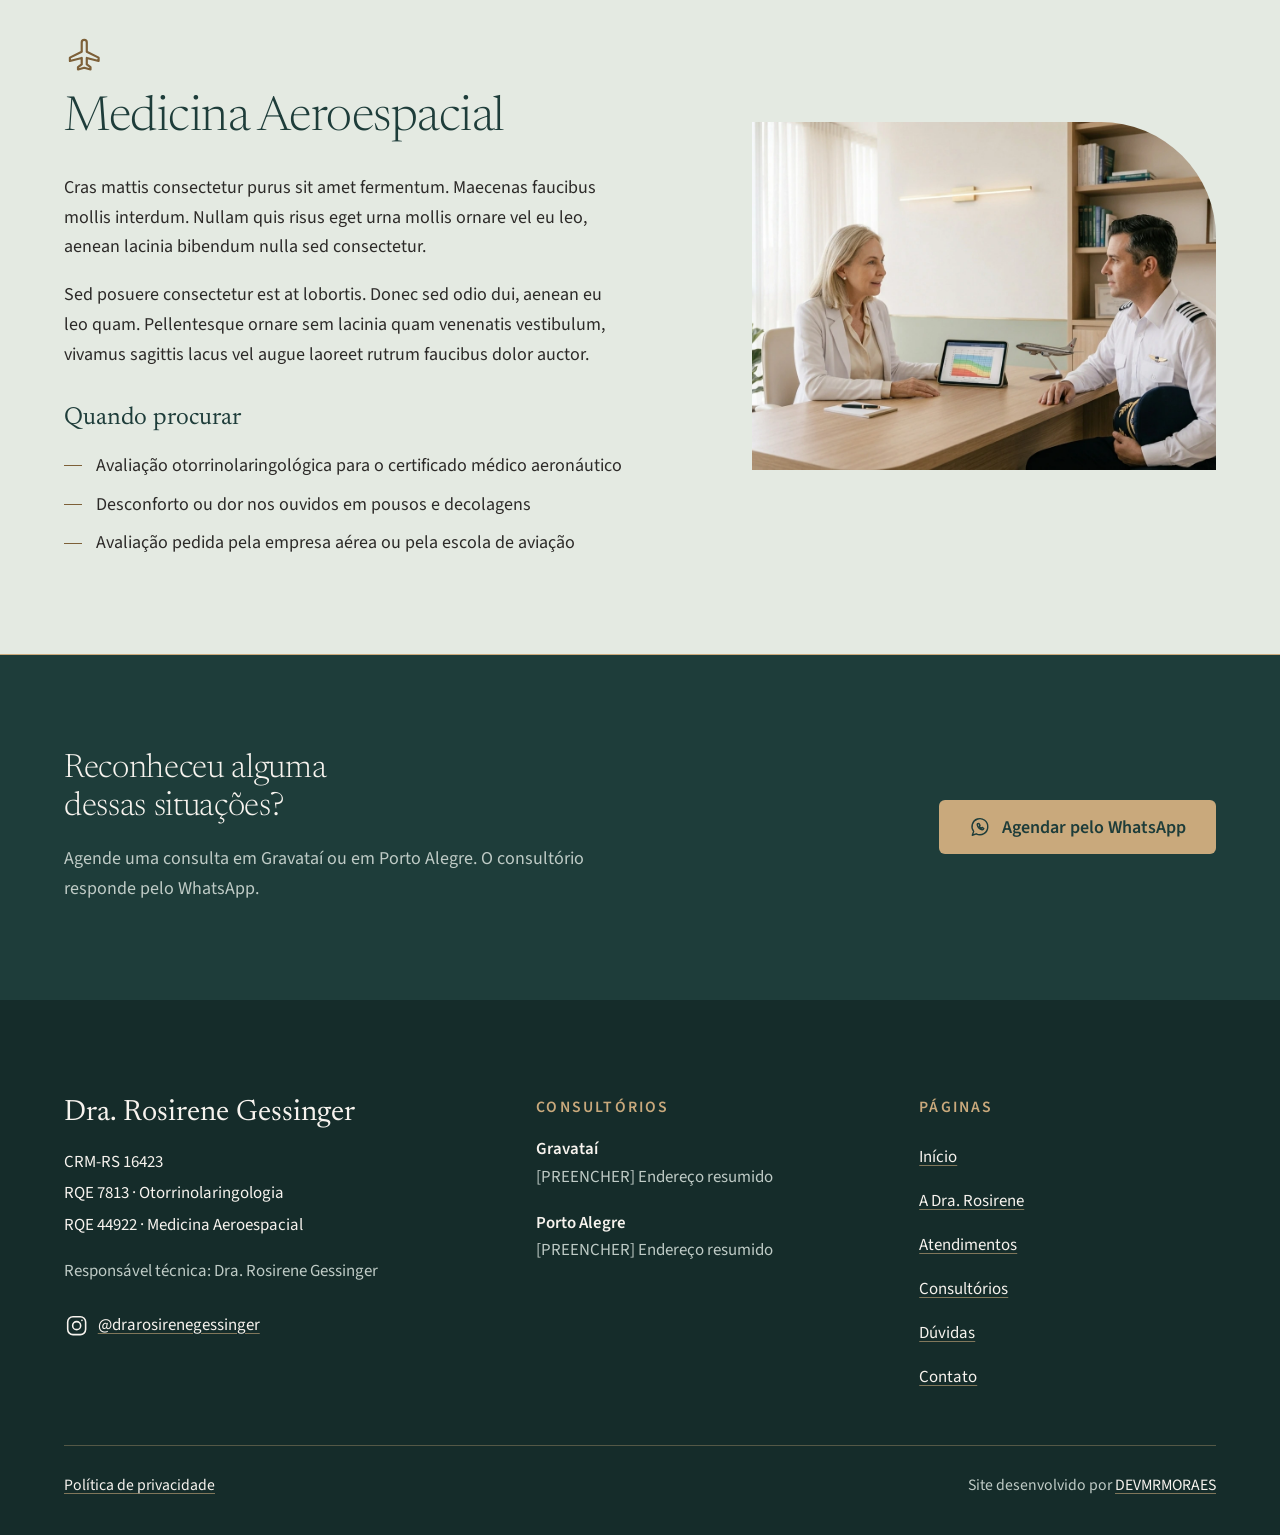
==== commit bb4126c8: "review: correções do code-review (standards e spec) - menu: corrida ao reabrir durante o fechamento," ====
--- a/atendimentos.html
+++ b/atendimentos.html
@@ -119,7 +119,11 @@
         Agendar consulta
         <span class="visually-hidden">(abre o WhatsApp)</span>
       </a>
-      <p class="mobile-menu__creds">CRM-RS 16423 · RQE 7813 · RQE 44922</p>
+      <ul class="mobile-menu__creds">
+        <li>CRM-RS 16423</li>
+        <li>RQE 7813 · Otorrinolaringologia</li>
+        <li>RQE 44922 · Medicina Aeroespacial</li>
+      </ul>
     </div>
   </div>
 
@@ -130,6 +134,11 @@
           <p class="eyebrow">Atendimentos</p>
           <h1 id="page-titulo">Ouvido, nariz e garganta, em <em>todas</em> as idades</h1>
           <p class="lead">Cada área abaixo mostra quando vale procurar a consulta. Se ficar em dúvida, o consultório ajuda a entender se é o seu caso.</p>
+          <ul class="credentials" aria-label="Registros profissionais">
+            <li><svg class="icon" aria-hidden="true"><use href="#i-id"/></svg><span><strong>CRM-RS 16423</strong></span></li>
+            <li><svg class="icon" aria-hidden="true"><use href="#i-seal"/></svg><span><strong>RQE 7813</strong> Otorrinolaringologia</span></li>
+            <li><svg class="icon" aria-hidden="true"><use href="#i-plane"/></svg><span><strong>RQE 44922</strong> Medicina Aeroespacial</span></li>
+          </ul>
           <nav class="area-index" aria-label="Áreas de atendimento">
             <ul>
               <li><a href="#adulto">Otorrinolaringologia adulto</a></li>
@@ -309,7 +318,7 @@
           <p class="muted">Agende uma consulta em Gravataí ou em Porto Alegre. O consultório responde pelo WhatsApp.</p>
         </div>
         <div class="cta-final__actions">
-          <a class="btn btn--primary btn--lg" href="https://wa.me/55DDDNUMERO?text=Ol%C3%A1!%20Vim%20pelo%20site%20da%20Dra.%20Rosirene%20e%20gostaria%20de%20agendar%20uma%20consulta." target="_blank" rel="noopener">
+          <a class="btn btn--primary btn--lg" href="https://wa.me/55DDDNUMERO?text=Ol%C3%A1!%20Vi%20os%20atendimentos%20no%20site%20da%20Dra.%20Rosirene%20e%20gostaria%20de%20agendar%20uma%20consulta." target="_blank" rel="noopener">
             <svg class="icon" aria-hidden="true"><use href="#i-whatsapp"/></svg>
             Agendar pelo WhatsApp
             <span class="visually-hidden">(abre o WhatsApp)</span>
@@ -336,12 +345,12 @@
         </a>
       </div>
       <div class="site-footer__places">
-        <h2 class="site-footer__title">Consultórios</h2>
+        <h2 class="eyebrow site-footer__title">Consultórios</h2>
         <p><strong>Gravataí</strong><br>[PREENCHER] Endereço resumido</p>
         <p><strong>Porto Alegre</strong><br>[PREENCHER] Endereço resumido</p>
       </div>
       <nav class="site-footer__nav" aria-label="Rodapé">
-        <h2 class="site-footer__title">Páginas</h2>
+        <h2 class="eyebrow site-footer__title">Páginas</h2>
         <ul>
           <li><a href="index.html">Início</a></li>
           <li><a href="sobre.html">A Dra. Rosirene</a></li>
--- a/assets/css/tokens.css
+++ b/assets/css/tokens.css
@@ -16,6 +16,9 @@
   --line: rgba(125, 96, 56, 0.28);
   --line-strong: #C9A97C;
   --field-border: #8A8074;
+  --field-bg: #FFFDFA;
+  --error: #9A3B2E;
+  --line-on-dark: rgba(201, 169, 124, 0.35);
 
   /* Vidro */
   --glass-bg: rgba(247, 243, 238, 0.65);
--- a/assets/css/base.css
+++ b/assets/css/base.css
@@ -290,7 +290,7 @@
 .media {
   position: relative;
   overflow: hidden;
-  background: linear-gradient(160deg, var(--sage) 0%, var(--sage-deep) 100%);
+  background: var(--sage);
 }
 
 .media > picture {
--- a/assets/css/components.css
+++ b/assets/css/components.css
@@ -77,7 +77,7 @@
 }
 
 .btn--sm {
-  min-height: 44px;
+  min-height: 48px;
   padding: 0.5em 1.1em;
   font-size: 0.9375rem;
 }
@@ -127,12 +127,6 @@
     box-shadow var(--dur-fast) ease;
 }
 
-@supports not ((backdrop-filter: blur(1px)) or (-webkit-backdrop-filter: blur(1px))) {
-  .site-header {
-    background: var(--glass-bg-solid);
-  }
-}
-
 /* No topo o header está sobre o off-white liso, onde vidro não aparece e só custa pintura.
    O blur entra ao rolar, quando passa sobre fotos e cores. Mais opaco para o texto secundário manter AA. */
 .site-header.is-compact {
@@ -141,7 +135,14 @@
   backdrop-filter: var(--glass-blur);
   height: var(--header-h-compact);
   border-bottom-color: var(--line);
-  box-shadow: 0 6px 24px rgba(60, 40, 20, 0.06);
+  box-shadow: var(--shadow-warm);
+}
+
+@supports not ((backdrop-filter: blur(1px)) or (-webkit-backdrop-filter: blur(1px))) {
+  .site-header,
+  .site-header.is-compact {
+    background: var(--glass-bg-solid);
+  }
 }
 
 .site-header__inner {
@@ -273,10 +274,6 @@
   z-index: 150;
 }
 
-.mobile-menu[hidden] {
-  display: none;
-}
-
 .mobile-menu__overlay {
   position: absolute;
   inset: 0;
@@ -347,8 +344,10 @@
 }
 
 .mobile-menu__creds {
+  display: grid;
+  gap: 0.15rem;
   font-size: var(--fs-small);
-  color: var(--ink-soft);
+  color: var(--ink);
 }
 
 /* Citação */
@@ -476,7 +475,6 @@
 @media (hover: hover) {
   .service-card:hover {
     transform: translateY(-4px);
-    box-shadow: 0 14px 36px rgba(60, 40, 20, 0.12);
   }
 
   .service-card:hover::before {
@@ -597,7 +595,7 @@
   padding: 0.7em 0.9em;
   border: 1px solid var(--field-border);
   border-radius: var(--radius-control);
-  background: #FFFDFA;
+  background: var(--field-bg);
   color: var(--ink);
   line-height: 1.4;
   transition: border-color var(--dur-fast) ease;
@@ -621,12 +619,12 @@
 }
 
 .field input[aria-invalid="true"] {
-  border-color: #9A3B2E;
+  border-color: var(--error);
 }
 
 .field__error {
   font-size: var(--fs-small);
-  color: #9A3B2E;
+  color: var(--error);
   font-weight: 600;
 }
 
@@ -657,7 +655,7 @@
   padding: 0.5em;
   border: 1px solid var(--field-border);
   border-radius: var(--radius-control);
-  background: #FFFDFA;
+  background: var(--field-bg);
   font-weight: 600;
   text-align: center;
   cursor: pointer;
@@ -700,10 +698,6 @@
   background: var(--sage);
 }
 
-.contact-form__success[hidden] {
-  display: none;
-}
-
 .contact-form__success .icon {
   width: 1.8rem;
   height: 1.8rem;
@@ -740,7 +734,7 @@
   display: grid;
   gap: var(--space-4) var(--space-3);
   padding-bottom: var(--space-4);
-  border-bottom: 1px solid rgba(201, 169, 124, 0.35);
+  border-bottom: 1px solid var(--line-on-dark);
 }
 
 .site-footer__name {
@@ -760,12 +754,6 @@
 
 .site-footer__title {
   margin-bottom: var(--space-2);
-  font-family: var(--font-sans);
-  font-size: var(--fs-small);
-  font-weight: 600;
-  letter-spacing: 0.14em;
-  text-transform: uppercase;
-  color: var(--champagne);
 }
 
 .site-footer__places p + p {
@@ -867,7 +855,7 @@
   color: var(--on-dark);
   text-decoration: none;
   font-weight: 600;
-  box-shadow: 0 8px 24px rgba(21, 44, 42, 0.22);
+  box-shadow: var(--shadow-warm);
 }
 
 .whats-float .icon {
--- a/assets/css/pages.css
+++ b/assets/css/pages.css
@@ -155,7 +155,7 @@
 
   .trust__item + .trust__item {
     padding-left: var(--space-3);
-    border-left: 1px solid rgba(201, 169, 124, 0.35);
+    border-left: 1px solid var(--line-on-dark);
   }
 }
 
@@ -541,7 +541,7 @@
   border: 1px solid var(--line);
   border-radius: var(--radius-control);
   overflow: hidden;
-  background: linear-gradient(160deg, var(--sage) 0%, #D5DDD2 100%);
+  background: var(--sage);
 }
 
 .office__map-label {
@@ -750,17 +750,6 @@
   justify-content: space-between;
   gap: var(--space-2);
   margin-bottom: var(--space-4);
-}
-
-.insta__handle {
-  display: inline-flex;
-  align-items: center;
-  gap: 0.5em;
-  min-height: 44px;
-  font-weight: 600;
-  color: var(--champagne-ink);
-  text-decoration: none;
-  border-bottom: 1px solid var(--line-strong);
 }
 
 .insta__grid {
@@ -1124,15 +1113,6 @@
   gap: var(--space-3);
 }
 
-.philosophy__title {
-  font-family: var(--font-sans);
-  font-size: var(--fs-small);
-  font-weight: 600;
-  letter-spacing: 0.14em;
-  text-transform: uppercase;
-  color: var(--champagne-ink);
-}
-
 .philosophy__quote {
   padding-left: var(--space-3);
   border-left: 2px solid var(--champagne);
@@ -1339,11 +1319,11 @@
 /* Seções abaixo da dobra: o navegador pula layout e pintura até elas chegarem perto da tela.
    As alturas estimadas vêm da medição real, para as âncoras do menu caírem no lugar certo.
    .offices e .aero ficam de fora: a galeria de vidro invade a seção seguinte e seria cortada. */
-.services { --cis: 1350px; }
-.visit { --cis: 1000px; }
-.faq { --cis: 850px; }
-.insta { --cis: 560px; }
-.contact { --cis: 1150px; }
+.services { --cv-estimate: 1350px; }
+.visit { --cv-estimate: 1000px; }
+.faq { --cv-estimate: 850px; }
+.insta { --cv-estimate: 560px; }
+.contact { --cv-estimate: 1150px; }
 
 .services,
 .visit,
@@ -1351,13 +1331,13 @@
 .insta,
 .contact {
   content-visibility: auto;
-  contain-intrinsic-size: auto var(--cis);
+  contain-intrinsic-size: auto var(--cv-estimate);
 }
 
 @media (max-width: 767px) {
-  .services { --cis: 2000px; }
-  .visit { --cis: 1270px; }
-  .faq { --cis: 1050px; }
-  .insta { --cis: 620px; }
-  .contact { --cis: 1690px; }
-}
+  .services { --cv-estimate: 2000px; }
+  .visit { --cv-estimate: 1270px; }
+  .faq { --cv-estimate: 1050px; }
+  .insta { --cv-estimate: 620px; }
+  .contact { --cv-estimate: 1690px; }
+}
